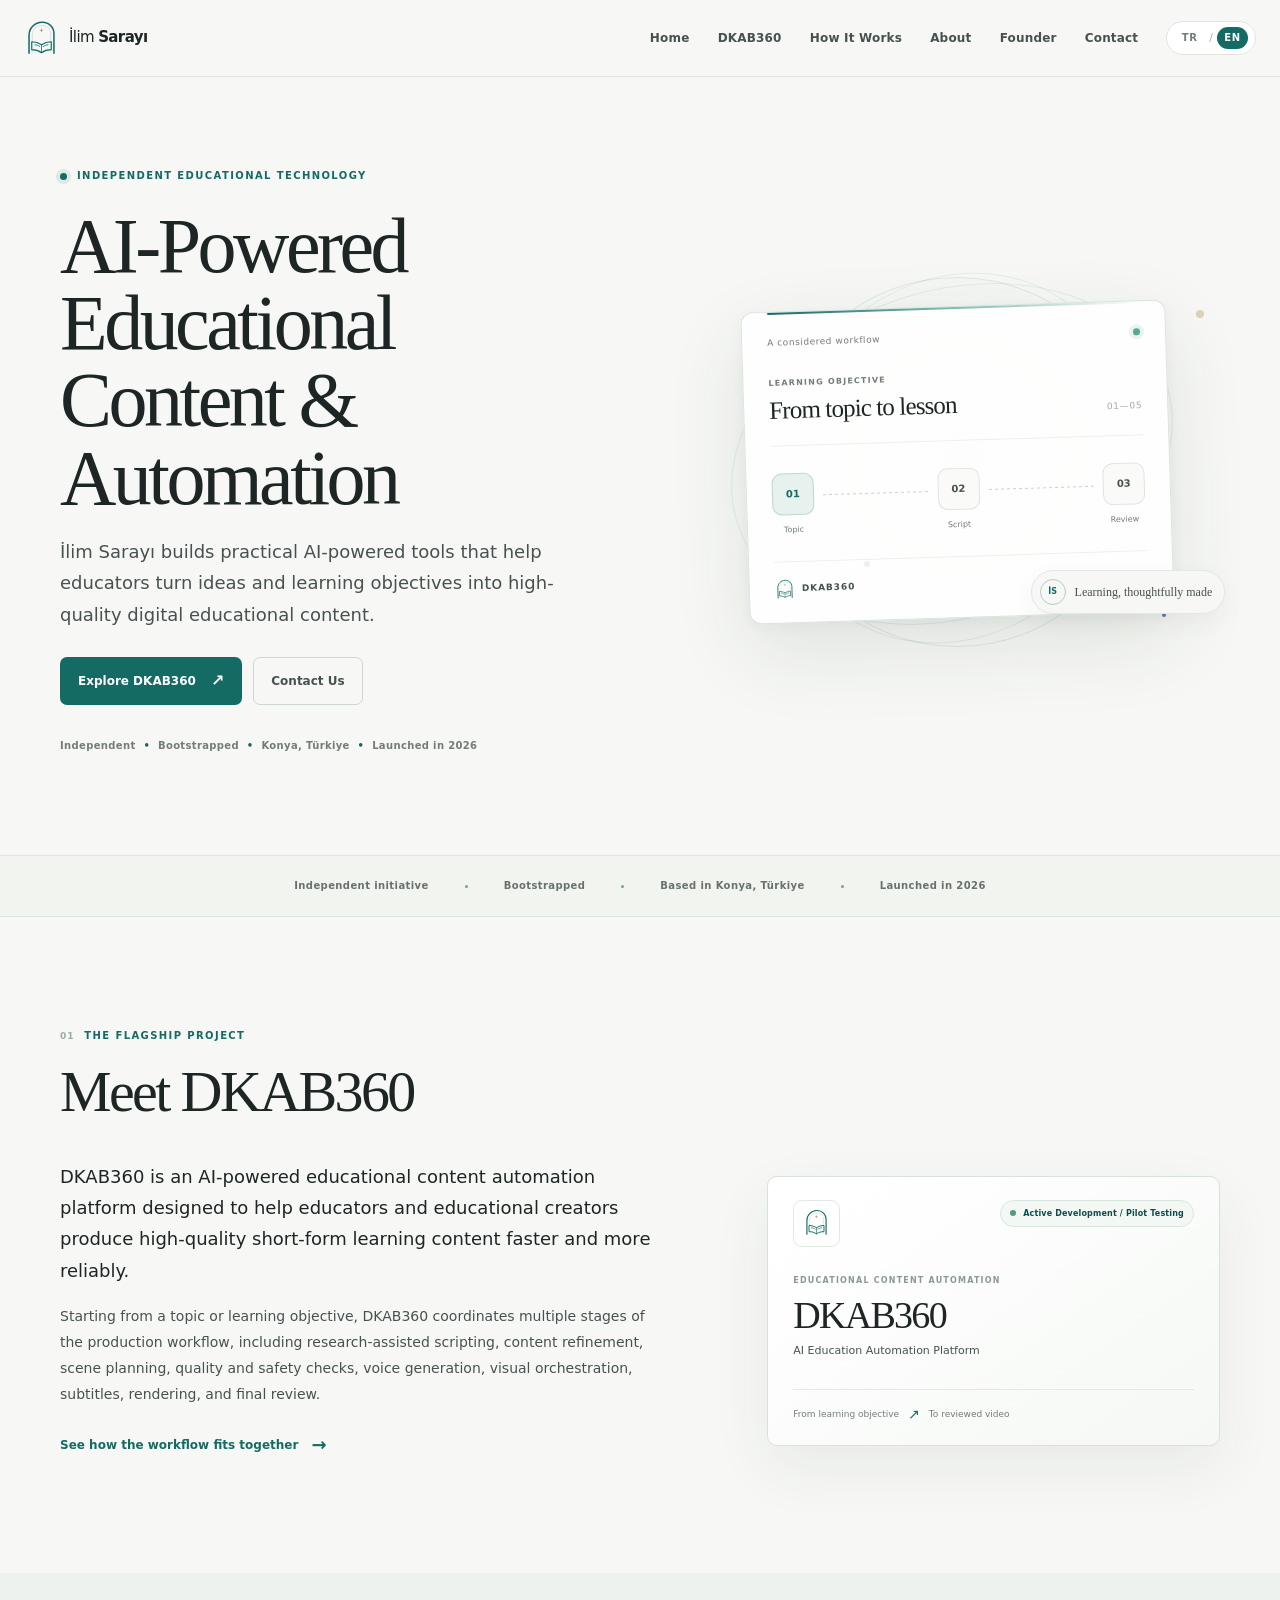
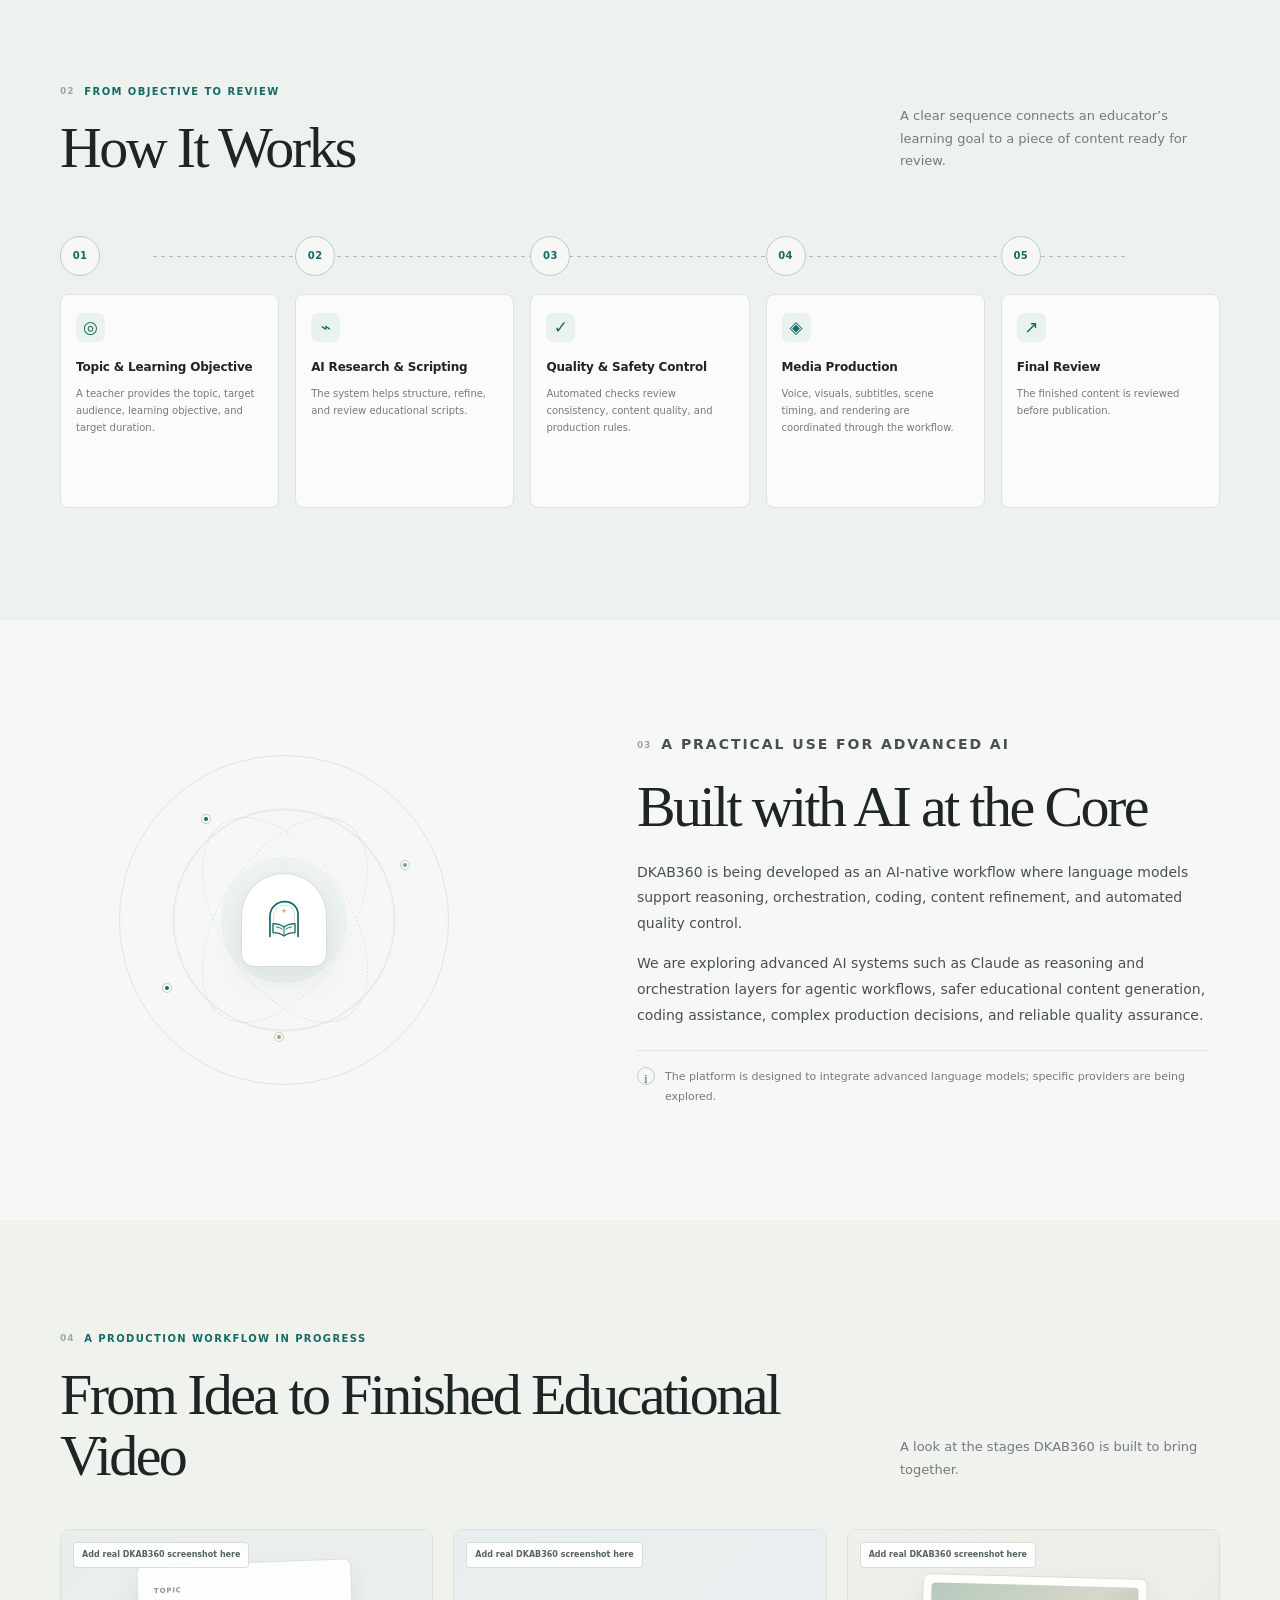
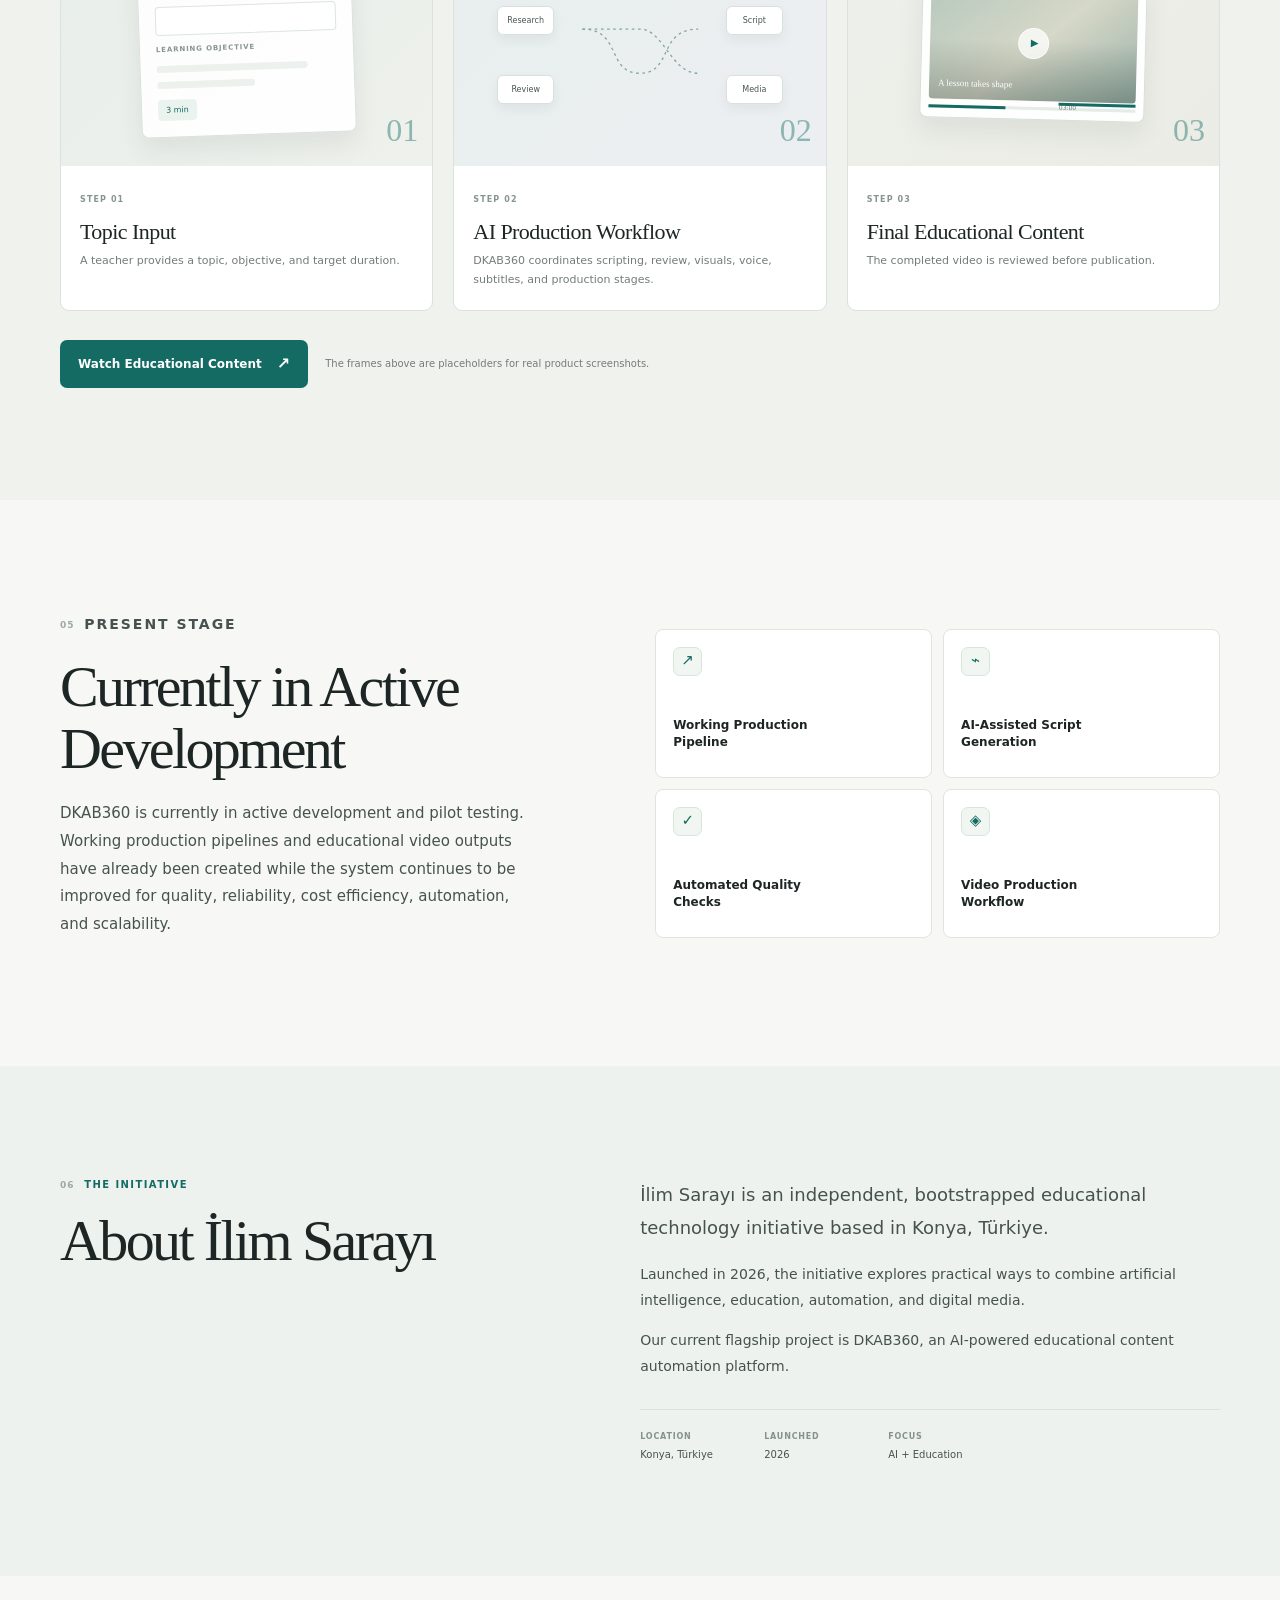
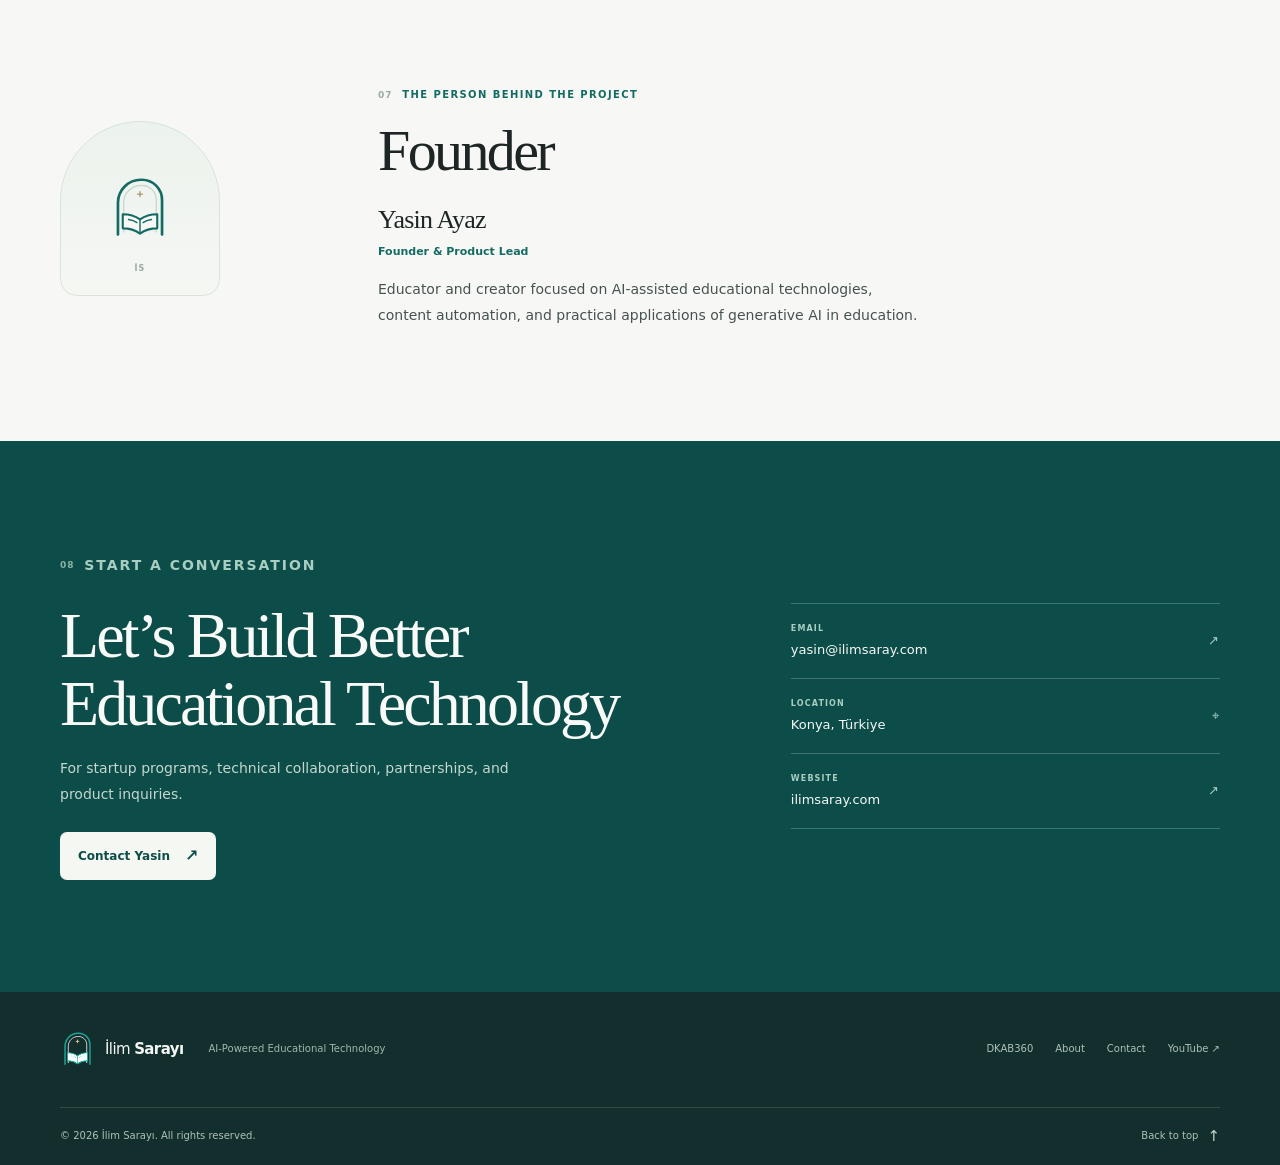
==== index.html @ 34dc6652 "Add İlim Sarayı website" ====
<!doctype html>
<html lang="en">
  <head>
    <meta charset="utf-8" />
    <meta name="viewport" content="width=device-width, initial-scale=1" />
    <meta name="theme-color" content="#f7f8f5" />
    <title>İlim Sarayı | AI-Powered Education &amp; DKAB360</title>
    <meta name="description" content="İlim Sarayı develops AI-powered educational technology. Meet DKAB360, an AI-assisted platform for creating, reviewing, and producing high-quality educational content." />
    <meta name="keywords" content="AI education, educational technology, EdTech, DKAB360, AI automation, educational content automation, artificial intelligence in education" />
    <meta name="robots" content="index, follow" />
    <link rel="canonical" href="https://ilimsaray.com/" />
    <link rel="icon" href="/brand-mark.svg" type="image/svg+xml" />
    <link rel="preload" href="/styles.css" as="style" />
    <link rel="stylesheet" href="/styles.css" />
    <meta property="og:type" content="website" />
    <meta property="og:site_name" content="İlim Sarayı" />
    <meta property="og:title" content="İlim Sarayı | AI-Powered Education &amp; DKAB360" />
    <meta property="og:description" content="İlim Sarayı develops AI-powered educational technology. Meet DKAB360, an AI-assisted platform for creating, reviewing, and producing high-quality educational content." />
    <meta property="og:url" content="https://ilimsaray.com/" />
    <meta property="og:image" content="https://ilimsaray.com/og-cover.svg" />
    <meta property="og:image:alt" content="İlim Sarayı — practical AI-powered tools for educational content." />
    <meta property="og:locale" content="en_US" />
    <meta property="og:locale:alternate" content="tr_TR" />
    <meta name="twitter:card" content="summary_large_image" />
    <meta name="twitter:title" content="İlim Sarayı | AI-Powered Education &amp; DKAB360" />
    <meta name="twitter:description" content="Meet DKAB360, an AI-assisted platform for creating, reviewing, and producing educational content." />
    <meta name="twitter:image" content="https://ilimsaray.com/og-cover.svg" />
    <script type="application/ld+json">
      {
        "@context": "https://schema.org",
        "@type": "WebSite",
        "name": "İlim Sarayı",
        "url": "https://ilimsaray.com/",
        "description": "Independent, bootstrapped educational technology initiative based in Konya, Türkiye.",
        "inLanguage": ["en", "tr"]
      }
    </script>
    <script src="/app.js" defer></script>
  </head>
  <body>
    <a class="skip-link" href="#main" data-i18n="skipLink">Skip to content</a>
    <header class="site-header">
      <div class="nav-shell">
        <a class="brand" href="#home" aria-label="İlim Sarayı home">
          <img src="/brand-mark.svg" width="38" height="42" alt="" />
          <span>İlim <strong>Sarayı</strong></span>
        </a>
        <nav class="desktop-nav" aria-label="Primary navigation">
          <a href="#home" data-i18n="navHome">Home</a>
          <a href="#dkab360" data-i18n="navProduct">DKAB360</a>
          <a href="#how-it-works" data-i18n="navWorkflow">How It Works</a>
          <a href="#about" data-i18n="navAbout">About</a>
          <a href="#founder" data-i18n="navFounder">Founder</a>
          <a href="#contact" data-i18n="navContact">Contact</a>
        </nav>
        <div class="nav-tools">
          <div class="language-switch" role="group" aria-label="Choose language">
            <button type="button" class="language-option" data-language="tr" aria-pressed="false" aria-label="Switch language to Turkish">TR</button>
            <span aria-hidden="true" class="language-divider">/</span>
            <button type="button" class="language-option is-active" data-language="en" aria-pressed="true" aria-label="Switch language to English">EN</button>
          </div>
          <details class="mobile-menu">
            <summary class="menu-trigger" aria-label="Open navigation menu">
              <span class="menu-lines" aria-hidden="true"><i></i><i></i></span>
              <span class="sr-only" data-i18n="menuLabel">Menu</span>
            </summary>
            <nav class="mobile-nav" aria-label="Mobile navigation">
              <a href="#home" data-i18n="navHome">Home</a>
              <a href="#dkab360" data-i18n="navProduct">DKAB360</a>
              <a href="#how-it-works" data-i18n="navWorkflow">How It Works</a>
              <a href="#about" data-i18n="navAbout">About</a>
              <a href="#founder" data-i18n="navFounder">Founder</a>
              <a href="#contact" data-i18n="navContact">Contact</a>
            </nav>
          </details>
        </div>
      </div>
    </header>

    <main id="main">
      <section class="hero section-shell" id="home" aria-labelledby="hero-title">
        <div class="hero-copy">
          <p class="eyebrow"><span class="eyebrow-mark" aria-hidden="true"></span><span data-i18n="heroEyebrow">Independent educational technology</span></p>
          <h1 id="hero-title" data-i18n="heroTitle">AI-Powered Educational Content &amp; Automation</h1>
          <p class="hero-intro" data-i18n="heroIntro">İlim Sarayı builds practical AI-powered tools that help educators turn ideas and learning objectives into high-quality digital educational content.</p>
          <div class="hero-actions">
            <a class="button button-primary" href="#dkab360"><span data-i18n="exploreDkab">Explore DKAB360</span><span class="button-arrow" aria-hidden="true">↗</span></a>
            <a class="button button-quiet" href="#contact" data-i18n="contactUs">Contact Us</a>
          </div>
          <p class="credibility-line" data-i18n="credibility">Independent <span aria-hidden="true">•</span> Bootstrapped <span aria-hidden="true">•</span> Konya, Türkiye <span aria-hidden="true">•</span> Launched in 2026</p>
        </div>
        <div class="hero-art" aria-label="Illustrative DKAB360 educational production workflow">
          <div class="art-halo art-halo-one" aria-hidden="true"></div>
          <div class="art-halo art-halo-two" aria-hidden="true"></div>
          <div class="workflow-window">
            <div class="window-topline">
              <span class="window-label" data-i18n="workflowPreview">A considered workflow</span>
              <span class="live-dot" aria-hidden="true"></span>
            </div>
            <div class="window-title-row">
              <div>
                <p class="mini-label" data-i18n="learningObjective">LEARNING OBJECTIVE</p>
                <p class="window-title" data-i18n="windowExample">From topic to lesson</p>
              </div>
              <span class="window-step-count">01—05</span>
            </div>
            <div class="flow-steps" aria-label="Topic, script, quality review, media, final review">
              <div class="flow-step is-current"><span class="flow-icon icon-topic" aria-hidden="true">01</span><span data-i18n="flowTopic">Topic</span></div>
              <span class="flow-connector" aria-hidden="true"></span>
              <div class="flow-step"><span class="flow-icon icon-script" aria-hidden="true">02</span><span data-i18n="flowScript">Script</span></div>
              <span class="flow-connector" aria-hidden="true"></span>
              <div class="flow-step"><span class="flow-icon icon-review" aria-hidden="true">03</span><span data-i18n="flowReview">Review</span></div>
            </div>
            <div class="window-footer">
              <div class="window-footer-mark"><img src="/brand-mark.svg" width="24" height="26" alt="" /><span>DKAB360</span></div>
              <span class="workflow-note" data-i18n="conceptIllustration">Workflow illustration</span>
            </div>
          </div>
          <div class="art-stamp"><span class="stamp-ring">İS</span><span data-i18n="heroStamp">Learning, thoughtfully made</span></div>
        </div>
      </section>

      <div class="trust-strip" aria-label="Initiative details">
        <div class="trust-strip-inner">
          <span data-i18n="trustOne">Independent initiative</span><span class="trust-dot" aria-hidden="true"></span>
          <span data-i18n="trustTwo">Bootstrapped</span><span class="trust-dot" aria-hidden="true"></span>
          <span data-i18n="trustThree">Based in Konya, Türkiye</span><span class="trust-dot" aria-hidden="true"></span>
          <span data-i18n="trustFour">Launched in 2026</span>
        </div>
      </div>

      <section class="content-section product-section section-shell" id="dkab360" aria-labelledby="product-heading">
        <div class="section-heading">
          <p class="eyebrow section-eyebrow"><span class="section-index">01</span><span data-i18n="productEyebrow">The flagship project</span></p>
          <h2 id="product-heading" data-i18n="productTitle">Meet DKAB360</h2>
        </div>
        <div class="product-layout">
          <div class="product-copy">
            <p class="lead-copy" data-i18n="productParaOne">DKAB360 is an AI-powered educational content automation platform designed to help educators and educational creators produce high-quality short-form learning content faster and more reliably.</p>
            <p data-i18n="productParaTwo">Starting from a topic or learning objective, DKAB360 coordinates multiple stages of the production workflow, including research-assisted scripting, content refinement, scene planning, quality and safety checks, voice generation, visual orchestration, subtitles, rendering, and final review.</p>
            <a class="text-link" href="#how-it-works"><span data-i18n="seeWorkflow">See how the workflow fits together</span><span aria-hidden="true">→</span></a>
          </div>
          <article class="product-card">
            <div class="product-card-top">
              <span class="product-mark"><img src="/brand-mark.svg" width="36" height="40" alt="" /></span>
              <span class="status-pill"><span aria-hidden="true"></span><span data-i18n="productStatus">Active Development / Pilot Testing</span></span>
            </div>
            <div class="product-card-body">
              <p class="mini-label" data-i18n="productType">EDUCATIONAL CONTENT AUTOMATION</p>
              <h3>DKAB360</h3>
              <p data-i18n="productCardName">AI Education Automation Platform</p>
            </div>
            <div class="product-card-bottom"><span data-i18n="fromObjective">From learning objective</span><span class="bottom-arrow" aria-hidden="true">↗</span><span data-i18n="toReviewedVideo">To reviewed video</span></div>
          </article>
        </div>
      </section>

      <section class="content-section workflow-section" id="how-it-works" aria-labelledby="workflow-heading">
        <div class="section-shell">
          <div class="section-heading section-heading-row">
            <div><p class="eyebrow section-eyebrow"><span class="section-index">02</span><span data-i18n="workflowEyebrow">From objective to review</span></p><h2 id="workflow-heading" data-i18n="workflowTitle">How It Works</h2></div>
            <p class="heading-aside" data-i18n="workflowIntro">A clear sequence connects an educator’s learning goal to a piece of content ready for review.</p>
          </div>
          <ol class="workflow-timeline">
            <li class="timeline-item"><span class="timeline-number">01</span><div class="timeline-card"><span class="timeline-symbol symbol-target" aria-hidden="true">◎</span><h3 data-i18n="step1Title">Topic &amp; Learning Objective</h3><p data-i18n="step1Body">A teacher provides the topic, target audience, learning objective, and target duration.</p></div></li>
            <li class="timeline-item"><span class="timeline-number">02</span><div class="timeline-card"><span class="timeline-symbol symbol-script" aria-hidden="true">⌁</span><h3 data-i18n="step2Title">AI Research &amp; Scripting</h3><p data-i18n="step2Body">The system helps structure, refine, and review educational scripts.</p></div></li>
            <li class="timeline-item"><span class="timeline-number">03</span><div class="timeline-card"><span class="timeline-symbol symbol-check" aria-hidden="true">✓</span><h3 data-i18n="step3Title">Quality &amp; Safety Control</h3><p data-i18n="step3Body">Automated checks review consistency, content quality, and production rules.</p></div></li>
            <li class="timeline-item"><span class="timeline-number">04</span><div class="timeline-card"><span class="timeline-symbol symbol-media" aria-hidden="true">◈</span><h3 data-i18n="step4Title">Media Production</h3><p data-i18n="step4Body">Voice, visuals, subtitles, scene timing, and rendering are coordinated through the workflow.</p></div></li>
            <li class="timeline-item"><span class="timeline-number">05</span><div class="timeline-card"><span class="timeline-symbol symbol-review" aria-hidden="true">↗</span><h3 data-i18n="step5Title">Final Review</h3><p data-i18n="step5Body">The finished content is reviewed before publication.</p></div></li>
          </ol>
        </div>
      </section>

      <section class="content-section ai-section section-shell" id="ai-at-core" aria-labelledby="ai-heading">
        <div class="ai-orbit" aria-hidden="true"><span></span><span></span><span></span><span></span><div class="orbit-core"><img src="/brand-mark.svg" width="44" height="48" alt="" /></div></div>
        <div class="ai-copy"><p class="eyebrow section-eyebrow"><span class="section-index">03</span><span data-i18n="aiEyebrow">A practical use for advanced AI</span></p><h2 id="ai-heading" data-i18n="aiTitle">Built with AI at the Core</h2><p class="lead-copy" data-i18n="aiParaOne">DKAB360 is being developed as an AI-native workflow where language models support reasoning, orchestration, coding, content refinement, and automated quality control.</p><p data-i18n="aiParaTwo">We are exploring advanced AI systems such as Claude as reasoning and orchestration layers for agentic workflows, safer educational content generation, coding assistance, complex production decisions, and reliable quality assurance.</p><p class="ai-note"><span class="note-mark" aria-hidden="true">i</span><span data-i18n="aiNote">The platform is designed to integrate advanced language models; specific providers are being explored.</span></p></div>
      </section>

      <section class="content-section proof-section" id="product-proof" aria-labelledby="proof-heading">
        <div class="section-shell">
          <div class="section-heading section-heading-row">
            <div><p class="eyebrow section-eyebrow"><span class="section-index">04</span><span data-i18n="proofEyebrow">A production workflow in progress</span></p><h2 id="proof-heading" data-i18n="proofTitle">From Idea to Finished Educational Video</h2></div>
            <p class="heading-aside" data-i18n="proofIntro">A look at the stages DKAB360 is built to bring together.</p>
          </div>
          <div class="proof-grid">
            <article class="proof-card">
              <div class="proof-art proof-art-input" role="img" aria-label="Add real DKAB360 screenshot here"><span class="proof-kicker" data-i18n="proofPlaceholder">Add real DKAB360 screenshot here</span><div class="mock-form"><span class="mock-label" data-i18n="mockTopicLabel">TOPIC</span><span class="mock-line mock-line-wide"></span><span class="mock-label" data-i18n="mockObjectiveLabel">LEARNING OBJECTIVE</span><span class="mock-line"></span><span class="mock-line mock-line-short"></span><span class="mock-chip" data-i18n="mockDuration">3 min</span></div><span class="proof-step-mark">01</span></div>
              <div class="proof-card-copy"><span class="card-overline" data-i18n="cardStepOne">STEP 01</span><h3 data-i18n="proof1Title">Topic Input</h3><p data-i18n="proof1Body">A teacher provides a topic, objective, and target duration.</p></div>
            </article>
            <article class="proof-card">
              <div class="proof-art proof-art-workflow" role="img" aria-label="Add real DKAB360 screenshot here"><span class="proof-kicker" data-i18n="proofPlaceholder">Add real DKAB360 screenshot here</span><div class="mock-flow"><span class="mock-node node-a" data-i18n="mockResearch">Research</span><span class="mock-node node-b" data-i18n="mockScript">Script</span><span class="mock-node node-c" data-i18n="mockReview">Review</span><span class="mock-node node-d" data-i18n="mockMedia">Media</span><svg viewBox="0 0 220 130" aria-hidden="true"><path d="M45 43 C90 43 72 93 110 93 S130 43 176 43" /><path d="M45 43 C70 43 83 43 110 43 S145 93 176 93" /></svg></div><span class="proof-step-mark">02</span></div>
              <div class="proof-card-copy"><span class="card-overline" data-i18n="cardStepTwo">STEP 02</span><h3 data-i18n="proof2Title">AI Production Workflow</h3><p data-i18n="proof2Body">DKAB360 coordinates scripting, review, visuals, voice, subtitles, and production stages.</p></div>
            </article>
            <article class="proof-card">
              <div class="proof-art proof-art-output" role="img" aria-label="Add real DKAB360 screenshot here"><span class="proof-kicker" data-i18n="proofPlaceholder">Add real DKAB360 screenshot here</span><div class="mock-video"><div class="video-surface"><span class="video-play" aria-hidden="true">▶</span><span class="video-caption" data-i18n="mockLesson">A lesson takes shape</span></div><div class="video-controls"><span></span><span class="video-time">03:00</span></div></div><span class="proof-step-mark">03</span></div>
              <div class="proof-card-copy"><span class="card-overline" data-i18n="cardStepThree">STEP 03</span><h3 data-i18n="proof3Title">Final Educational Content</h3><p data-i18n="proof3Body">The completed video is reviewed before publication.</p></div>
            </article>
          </div>
          <div class="proof-action"><a class="button button-primary" href="https://youtube.com/@yasinayazdkab" target="_blank" rel="noopener noreferrer"><span data-i18n="watchContent">Watch Educational Content</span><span class="button-arrow" aria-hidden="true">↗</span></a><p data-i18n="realExamplesNote">The frames above are placeholders for real product screenshots.</p></div>
        </div>
      </section>

      <section class="content-section stage-section section-shell" id="development" aria-labelledby="stage-heading">
        <div class="stage-intro"><p class="eyebrow section-eyebrow"><span class="section-index">05</span><span data-i18n="stageEyebrow">Present stage</span></p><h2 id="stage-heading" data-i18n="stageTitle">Currently in Active Development</h2><p class="lead-copy" data-i18n="stageBody">DKAB360 is currently in active development and pilot testing. Working production pipelines and educational video outputs have already been created while the system continues to be improved for quality, reliability, cost efficiency, automation, and scalability.</p></div>
        <div class="stage-cards">
          <article class="stage-card"><span class="stage-card-icon" aria-hidden="true">↗</span><h3 data-i18n="stage1">Working Production Pipeline</h3></article>
          <article class="stage-card"><span class="stage-card-icon" aria-hidden="true">⌁</span><h3 data-i18n="stage2">AI-Assisted Script Generation</h3></article>
          <article class="stage-card"><span class="stage-card-icon" aria-hidden="true">✓</span><h3 data-i18n="stage3">Automated Quality Checks</h3></article>
          <article class="stage-card"><span class="stage-card-icon" aria-hidden="true">◈</span><h3 data-i18n="stage4">Video Production Workflow</h3></article>
        </div>
      </section>

      <section class="content-section about-section" id="about" aria-labelledby="about-heading">
        <div class="section-shell about-layout">
          <div class="section-heading"><p class="eyebrow section-eyebrow"><span class="section-index">06</span><span data-i18n="aboutEyebrow">The initiative</span></p><h2 id="about-heading" data-i18n="aboutTitle">About İlim Sarayı</h2></div>
          <div class="about-copy"><p class="lead-copy" data-i18n="aboutParaOne">İlim Sarayı is an independent, bootstrapped educational technology initiative based in Konya, Türkiye.</p><p data-i18n="aboutParaTwo">Launched in 2026, the initiative explores practical ways to combine artificial intelligence, education, automation, and digital media.</p><p data-i18n="aboutParaThree">Our current flagship project is DKAB360, an AI-powered educational content automation platform.</p><div class="about-facts"><span><strong data-i18n="factLocation">Location</strong><span>Konya, Türkiye</span></span><span><strong data-i18n="factLaunched">Launched</strong><span>2026</span></span><span><strong data-i18n="factFocus">Focus</strong><span data-i18n="factFocusValue">AI + Education</span></span></div></div>
        </div>
      </section>

      <section class="content-section founder-section section-shell" id="founder" aria-labelledby="founder-heading">
        <div class="founder-mark" aria-hidden="true"><img src="/brand-mark.svg" width="66" height="72" alt="" /><span>İS</span></div>
        <div class="founder-copy"><p class="eyebrow section-eyebrow"><span class="section-index">07</span><span data-i18n="founderEyebrow">The person behind the project</span></p><h2 id="founder-heading" data-i18n="founderTitle">Founder</h2><p class="founder-name">Yasin Ayaz</p><p class="founder-role" data-i18n="founderRole">Founder &amp; Product Lead</p><p class="founder-bio" data-i18n="founderBio">Educator and creator focused on AI-assisted educational technologies, content automation, and practical applications of generative AI in education.</p></div>
      </section>

      <section class="content-section contact-section" id="contact" aria-labelledby="contact-heading">
        <div class="section-shell contact-layout">
          <div class="contact-copy"><p class="eyebrow section-eyebrow"><span class="section-index">08</span><span data-i18n="contactEyebrow">Start a conversation</span></p><h2 id="contact-heading" data-i18n="contactTitle">Let’s Build Better Educational Technology</h2><p data-i18n="contactBody">For startup programs, technical collaboration, partnerships, and product inquiries.</p><a class="button button-light" href="mailto:yasin@ilimsaray.com"><span data-i18n="contactYasin">Contact Yasin</span><span class="button-arrow" aria-hidden="true">↗</span></a></div>
          <div class="contact-details"><a href="mailto:yasin@ilimsaray.com" class="contact-detail"><span class="detail-label" data-i18n="emailLabel">EMAIL</span><span>yasin@ilimsaray.com</span><span class="detail-arrow" aria-hidden="true">↗</span></a><div class="contact-detail"><span class="detail-label" data-i18n="locationLabel">LOCATION</span><span data-i18n="locationValue">Konya, Türkiye</span><span class="detail-symbol" aria-hidden="true">⌖</span></div><a href="https://ilimsaray.com" target="_blank" rel="noopener noreferrer" class="contact-detail"><span class="detail-label" data-i18n="websiteLabel">WEBSITE</span><span>ilimsaray.com</span><span class="detail-arrow" aria-hidden="true">↗</span></a></div>
        </div>
      </section>
    </main>

    <footer class="site-footer">
      <div class="section-shell footer-main">
        <a class="brand footer-brand" href="#home"><img src="/brand-mark.svg" width="38" height="42" alt="" /><span>İlim <strong>Sarayı</strong></span></a>
        <p class="footer-tagline" data-i18n="footerTagline">AI-Powered Educational Technology</p>
        <nav class="footer-links" aria-label="Footer navigation"><a href="#dkab360" data-i18n="navProduct">DKAB360</a><a href="#about" data-i18n="navAbout">About</a><a href="#contact" data-i18n="navContact">Contact</a><a href="https://youtube.com/@yasinayazdkab" target="_blank" rel="noopener noreferrer" data-i18n="youtube">YouTube ↗</a></nav>
      </div>
      <div class="section-shell footer-bottom"><span data-i18n="copyright">© 2026 İlim Sarayı. All rights reserved.</span><a href="#home" class="back-to-top"><span data-i18n="backToTop">Back to top</span><span aria-hidden="true">↑</span></a></div>
    </footer>
  </body>
</html>
---- styles.css ----
:root {
  color-scheme: light;
  --paper: #f7f8f5;
  --paper-deep: #f0f2ee;
  --surface: #fff;
  --ink: #1d2625;
  --ink-soft: #465250;
  --muted: #737c79;
  --line: #dfe5e1;
  --line-strong: #cdd7d2;
  --teal: #146b64;
  --teal-dark: #0d4d49;
  --teal-soft: #e7f1ee;
  --blue: #637c9c;
  --sand: #ded2bb;
  --display: "Iowan Old Style", "Palatino Linotype", "Book Antiqua", Georgia, serif;
  --sans: Inter, ui-sans-serif, system-ui, -apple-system, BlinkMacSystemFont, "Segoe UI", sans-serif;
  --shell: min(1160px, calc(100% - 64px));
  font-family: var(--sans);
  background: var(--paper);
  color: var(--ink);
  font-synthesis: none;
  text-rendering: optimizeLegibility;
  -webkit-font-smoothing: antialiased;
  -moz-osx-font-smoothing: grayscale;
}

*, *::before, *::after { box-sizing: border-box; }
html { scroll-behavior: smooth; scroll-padding-top: 104px; }
body { margin: 0; min-width: 320px; background: var(--paper); color: var(--ink); font-size: 16px; line-height: 1.68; }
button, a { font: inherit; }
a { color: inherit; text-decoration: none; }
button { color: inherit; }
img, svg { display: block; }
::selection { color: #fff; background: var(--teal); }
:focus-visible { outline: 3px solid #579b93; outline-offset: 4px; border-radius: 4px; }
.skip-link { position: fixed; z-index: 100; top: 12px; left: 12px; padding: 10px 16px; transform: translateY(-160%); border-radius: 6px; background: var(--ink); color: #fff; transition: transform .18s ease; }
.skip-link:focus { transform: translateY(0); }
.sr-only { position: absolute; width: 1px; height: 1px; padding: 0; margin: -1px; overflow: hidden; clip: rect(0, 0, 0, 0); white-space: nowrap; border: 0; }
.section-shell { width: var(--shell); margin-inline: auto; }
.site-header { position: sticky; z-index: 20; top: 0; border-bottom: 1px solid rgb(213 221 216 / 75%); background: rgb(247 248 245 / 94%); backdrop-filter: blur(16px); }
.nav-shell { width: min(1320px, calc(100% - 48px)); min-height: 76px; margin: auto; display: flex; align-items: center; justify-content: space-between; gap: 28px; }
.brand { flex: 0 0 auto; display: inline-flex; align-items: center; gap: 10px; color: var(--ink); font-size: 15px; letter-spacing: -.04em; white-space: nowrap; }
.brand img { width: 35px; height: 39px; }
.brand strong { font-weight: 650; }
.desktop-nav { display: flex; align-items: center; gap: clamp(15px, 2.2vw, 30px); margin-left: auto; }
.desktop-nav a, .mobile-nav a { color: var(--ink-soft); font-size: 12px; font-weight: 550; letter-spacing: .015em; transition: color .18s ease; }
.desktop-nav a:hover, .mobile-nav a:hover { color: var(--teal); }
.nav-tools { display: flex; align-items: center; gap: 14px; }
.language-switch { display: inline-flex; align-items: center; gap: 4px; padding: 5px 7px; border: 1px solid var(--line); border-radius: 999px; background: var(--surface); }
.language-option { appearance: none; cursor: pointer; min-width: 31px; padding: 3px 6px; border: 0; border-radius: 999px; background: transparent; color: var(--muted); font-family: var(--sans); font-size: 10px; font-weight: 750; letter-spacing: .07em; transition: color .16s ease, background .16s ease; }
.language-option.is-active { background: var(--teal); color: #fff; }
.language-divider { color: #aab3af; font-size: 11px; }
.mobile-menu { display: none; position: relative; }
.menu-trigger { width: 39px; height: 39px; display: grid; place-items: center; list-style: none; cursor: pointer; border: 1px solid var(--line); border-radius: 50%; background: var(--surface); }
.menu-trigger::-webkit-details-marker { display: none; }
.menu-lines { width: 16px; display: grid; gap: 4px; }
.menu-lines i { height: 1.5px; width: 16px; border-radius: 2px; background: var(--ink); transition: transform .2s ease; }
.mobile-menu[open] .menu-lines i:first-child { transform: translateY(2.75px) rotate(45deg); }
.mobile-menu[open] .menu-lines i:last-child { transform: translateY(-2.75px) rotate(-45deg); }
.mobile-nav { position: absolute; top: 52px; right: 0; min-width: 220px; display: grid; gap: 2px; padding: 10px; border: 1px solid var(--line); border-radius: 12px; background: var(--surface); box-shadow: 0 16px 36px rgb(24 44 39 / 12%); }
.mobile-nav a { padding: 11px 12px; border-radius: 7px; font-size: 13px; }
.mobile-nav a:hover { background: var(--teal-soft); }
.hero { min-height: 604px; padding-block: 78px 86px; display: grid; grid-template-columns: minmax(0, 1.03fr) minmax(390px, .97fr); align-items: center; gap: clamp(35px, 6vw, 90px); }
.hero-copy { position: relative; z-index: 1; padding-block: 14px; }
.eyebrow { display: flex; align-items: center; gap: 10px; margin: 0; color: var(--teal); font-size: 10px; font-weight: 750; letter-spacing: .14em; line-height: 1.4; text-transform: uppercase; }
.eyebrow-mark { width: 7px; height: 7px; border-radius: 50%; background: var(--teal); box-shadow: 0 0 0 4px rgb(20 107 100 / 11%); }
h1, h2, h3, p { margin-top: 0; }
h1, h2 { font-family: var(--display); font-weight: 500; letter-spacing: -.045em; }
h1 { max-width: 650px; margin: 24px 0 20px; font-size: clamp(49px, 6.1vw, 78px); line-height: .99; }
.hero-intro { max-width: 540px; margin-bottom: 27px; color: var(--ink-soft); font-size: clamp(16px, 1.45vw, 18px); line-height: 1.75; }
.hero-actions { display: flex; align-items: center; flex-wrap: wrap; gap: 11px; }
.button { min-height: 48px; display: inline-flex; align-items: center; justify-content: center; gap: 15px; padding: 0 17px; border: 1px solid transparent; border-radius: 7px; font-size: 12px; font-weight: 650; transition: transform .18s ease, background .18s ease, border-color .18s ease, color .18s ease; }
.button:hover { transform: translateY(-2px); }
.button-primary { background: var(--teal); color: #fff; }
.button-primary:hover { background: var(--teal-dark); }
.button-quiet { border-color: var(--line-strong); color: var(--ink-soft); background: transparent; }
.button-quiet:hover { border-color: var(--teal); color: var(--teal); }
.button-arrow { font-size: 16px; line-height: 1; }
.credibility-line { margin: 33px 0 0; color: var(--muted); font-size: 10px; font-weight: 550; letter-spacing: .035em; }
.credibility-line span { margin-inline: 4px; color: var(--teal); }
.hero-art { min-height: 400px; position: relative; display: grid; place-items: center; isolation: isolate; }
.hero-art::before { position: absolute; z-index: -1; content: ""; width: 370px; height: 370px; border: 1px solid rgb(20 107 100 / 11%); border-radius: 50%; background: radial-gradient(circle at 52% 48%, rgb(222 232 222 / 61%), rgb(239 242 237 / 5%) 67%); }
.hero-art::after { position: absolute; z-index: -1; top: 12%; right: 3%; content: ""; width: 8px; height: 8px; border-radius: 50%; background: var(--sand); box-shadow: -333px 250px 0 -1px var(--teal), -36px 301px 0 -2px var(--blue); }
.art-halo { position: absolute; z-index: -1; border: 1px solid rgb(20 107 100 / 9%); border-radius: 50%; }
.art-halo-one { inset: 7% 8% 11% 6%; transform: rotate(-18deg); }
.art-halo-two { inset: 1% 18% 3% 17%; transform: rotate(35deg); }
.workflow-window { width: min(100%, 425px); position: relative; padding: 23px 25px 17px; border: 1px solid #dbe4df; border-radius: 12px; background: rgb(255 255 255 / 91%); box-shadow: 0 28px 80px rgb(33 54 47 / 11%), 0 4px 13px rgb(33 54 47 / 4%); transform: rotate(-1.8deg); }
.workflow-window::before { position: absolute; top: 0; left: 26px; right: 26px; height: 2px; content: ""; background: linear-gradient(90deg, var(--teal), #99c9bd 60%, transparent); }
.window-topline, .window-title-row, .window-footer { display: flex; align-items: center; justify-content: space-between; }
.window-label, .workflow-note { color: var(--muted); font-size: 9px; letter-spacing: .06em; }
.live-dot { width: 7px; height: 7px; border-radius: 50%; background: #57a897; box-shadow: 0 0 0 4px #e9f3ef; }
.window-title-row { align-items: end; margin-top: 26px; padding-bottom: 21px; border-bottom: 1px solid #edf0ed; }
.mini-label { margin: 0 0 6px; color: var(--muted); font-size: 8px; font-weight: 750; letter-spacing: .15em; }
.window-title { margin: 0; font-family: var(--display); font-size: 25px; line-height: 1.15; letter-spacing: -.035em; }
.window-step-count { color: #a2aba7; font-size: 9px; letter-spacing: .08em; }
.flow-steps { display: flex; align-items: center; gap: 9px; padding-block: 27px 24px; }
.flow-step { display: grid; justify-items: center; gap: 8px; color: var(--muted); font-size: 8px; }
.flow-icon { width: 42px; height: 42px; display: grid; place-items: center; border: 1px solid var(--line); border-radius: 10px; background: #fafbf9; color: var(--ink-soft); font-size: 10px; font-weight: 700; }
.flow-step.is-current .flow-icon { border-color: #bdd7d0; background: var(--teal-soft); color: var(--teal); }
.flow-connector { height: 1px; flex: 1; margin-bottom: 19px; background: repeating-linear-gradient(90deg, #c8d4ce 0 3px, transparent 3px 6px); }
.window-footer { min-height: 44px; padding-top: 11px; border-top: 1px solid #edf0ed; }
.window-footer-mark { display: inline-flex; align-items: center; gap: 7px; color: var(--ink-soft); font-size: 9px; font-weight: 750; letter-spacing: .1em; }
.window-footer-mark img { width: 20px; height: 22px; }
.art-stamp { position: absolute; right: -1%; bottom: 12%; display: flex; align-items: center; gap: 9px; padding: 8px 12px 8px 8px; border: 1px solid #e2e8e3; border-radius: 999px; background: var(--paper); color: var(--ink-soft); font-family: var(--display); font-size: 12px; box-shadow: 0 9px 24px rgb(33 54 47 / 5%); }
.stamp-ring { width: 26px; height: 26px; display: grid; place-items: center; border: 1px solid #b7cbc2; border-radius: 50%; color: var(--teal); font-family: var(--sans); font-size: 8px; font-weight: 800; }
.trust-strip { border-block: 1px solid var(--line); background: #f2f4f0; }
.trust-strip-inner { width: var(--shell); min-height: 60px; display: flex; flex-wrap: wrap; align-items: center; justify-content: center; gap: clamp(14px, 3vw, 36px); margin: auto; color: #67716e; font-size: 10px; font-weight: 650; letter-spacing: .04em; }
.trust-dot { width: 3px; height: 3px; border-radius: 50%; background: #70a29a; }
.content-section { padding-block: 112px; scroll-margin-top: 90px; }
.section-heading { max-width: 640px; }
.section-eyebrow { margin-bottom: 18px; }
.section-index { color: #9baaa4; font-size: 9px; letter-spacing: .1em; }
h2 { margin-bottom: 0; font-size: clamp(38px, 4.6vw, 58px); line-height: 1.06; }
.product-layout { display: grid; grid-template-columns: 1.02fr .78fr; align-items: center; gap: clamp(55px, 9vw, 130px); margin-top: 38px; }
.product-copy { max-width: 640px; }
.product-copy p, .about-copy p, .ai-copy > p, .contact-copy > p, .stage-intro > p, .founder-bio { color: var(--ink-soft); font-size: 14px; line-height: 1.85; }
.product-copy .lead-copy, .lead-copy { color: var(--ink); font-size: 18px; line-height: 1.74; }
.text-link { display: inline-flex; align-items: center; gap: 13px; margin-top: 9px; color: var(--teal); font-size: 12px; font-weight: 700; }
.text-link span:last-child { font-size: 18px; transition: transform .18s ease; }
.text-link:hover span:last-child { transform: translateX(4px); }
.product-card { overflow: hidden; min-height: 270px; padding: 23px 25px 16px; border: 1px solid #d8e2dc; border-radius: 10px; background: linear-gradient(145deg, #fff 10%, #f5f8f5 100%); box-shadow: 0 22px 60px rgb(37 62 53 / 7%); }
.product-card-top { display: flex; align-items: flex-start; justify-content: space-between; gap: 12px; }
.product-mark { width: 47px; height: 47px; display: grid; place-items: center; border: 1px solid #e2e9e4; border-radius: 9px; background: white; }
.product-mark img { width: 27px; height: 30px; }
.status-pill { display: inline-flex; align-items: center; gap: 7px; padding: 6px 9px; border: 1px solid #d7e6df; border-radius: 999px; background: #f3f8f5; color: var(--teal-dark); font-size: 8px; font-weight: 700; letter-spacing: .02em; }
.status-pill > span:first-child { width: 6px; height: 6px; border-radius: 50%; background: #4f9b85; }
.product-card-body { padding: 27px 0 29px; }
.product-card-body .mini-label { color: #8b9993; }
.product-card-body h3 { margin: 2px 0 0; font-family: var(--display); font-size: 38px; font-weight: 500; letter-spacing: -.045em; line-height: 1.2; }
.product-card-body > p:last-child { margin: 3px 0 0; color: var(--ink-soft); font-size: 11px; }
.product-card-bottom { display: flex; align-items: center; gap: 9px; padding-top: 13px; border-top: 1px solid #e3e9e5; color: var(--muted); font-size: 9px; }
.bottom-arrow { color: var(--teal); font-size: 14px; }
.workflow-section { background: #eef2ee; }
.section-heading-row { max-width: none; display: flex; align-items: end; justify-content: space-between; gap: 35px; }
.heading-aside { max-width: 320px; margin: 0 0 5px; color: var(--muted); font-size: 13px; line-height: 1.75; }
.workflow-timeline { position: relative; display: grid; grid-template-columns: repeat(5, minmax(0, 1fr)); gap: 16px; margin: 58px 0 0; padding: 0; list-style: none; }
.workflow-timeline::before { position: absolute; top: 20px; left: 8%; right: 8%; height: 1px; content: ""; background: repeating-linear-gradient(90deg, #a9beb5 0 4px, transparent 4px 8px); }
.timeline-item { position: relative; z-index: 1; min-width: 0; }
.timeline-number { width: 40px; height: 40px; display: grid; place-items: center; margin-bottom: 18px; border: 1px solid #b9cec5; border-radius: 50%; background: #f7f8f5; color: var(--teal); font-size: 10px; font-weight: 750; letter-spacing: .04em; }
.timeline-card { min-height: 214px; padding: 18px 15px; border: 1px solid #dce4df; border-radius: 8px; background: rgb(255 255 255 / 72%); }
.timeline-symbol { width: 29px; height: 29px; display: grid; place-items: center; margin-bottom: 16px; border-radius: 7px; background: #eaf2ed; color: var(--teal); font-size: 17px; }
.timeline-card h3 { margin-bottom: 9px; font-size: 12px; font-weight: 680; line-height: 1.5; letter-spacing: -.015em; }
.timeline-card p { margin: 0; color: var(--muted); font-size: 10px; line-height: 1.7; }
.ai-section { display: grid; grid-template-columns: .77fr 1fr; align-items: center; gap: clamp(54px, 10vw, 140px); }
.ai-orbit { width: min(100%, 330px); aspect-ratio: 1; position: relative; display: grid; place-items: center; margin-inline: auto; border: 1px solid #dce5df; border-radius: 50%; background: radial-gradient(circle at center, #edf3ee 0 27%, transparent 27.5%), repeating-radial-gradient(circle at center, transparent 0 42px, #e6ece7 43px 44px, transparent 45px 67px); }
.ai-orbit::before, .ai-orbit::after { position: absolute; content: ""; inset: 15%; border: 1px dashed #cfdcd5; border-radius: 50%; transform: rotate(33deg) scaleX(.56); }
.ai-orbit::after { transform: rotate(-33deg) scaleX(.56); }
.orbit-core { width: 86px; height: 94px; z-index: 1; display: grid; place-items: center; border: 1px solid #d2e0d9; border-radius: 43px 43px 13px 13px; background: #fff; box-shadow: 0 12px 30px rgb(29 67 56 / 9%); }
.orbit-core img { width: 40px; height: 44px; }
.ai-orbit > span { width: 8px; height: 8px; position: absolute; z-index: 2; border: 2px solid var(--paper); border-radius: 50%; background: var(--teal); box-shadow: 0 0 0 1px #bdd3c9; }
.ai-orbit > span:nth-child(1) { top: 18%; left: 25%; }
.ai-orbit > span:nth-child(2) { top: 32%; right: 12%; background: #8397b1; }
.ai-orbit > span:nth-child(3) { bottom: 13%; left: 47%; background: #b59d75; }
.ai-orbit > span:nth-child(4) { bottom: 28%; left: 13%; }
.ai-copy { max-width: 570px; }
.ai-copy h2 { margin-bottom: 22px; }
.ai-copy .lead-copy { margin-bottom: 14px; }
.ai-note { display: flex; align-items: flex-start; gap: 10px; margin: 21px 0 0; padding-top: 16px; border-top: 1px solid var(--line); color: var(--muted) !important; font-size: 11px !important; }
.note-mark { width: 18px; height: 18px; flex: 0 0 18px; display: grid; place-items: center; border: 1px solid #bfd0c7; border-radius: 50%; color: var(--teal); font-family: var(--display); font-size: 12px; }
.proof-section { background: #f0f2ee; }
.proof-grid { display: grid; grid-template-columns: repeat(3, minmax(0, 1fr)); gap: 20px; margin-top: 43px; }
.proof-card { overflow: hidden; border: 1px solid #dbe2dd; border-radius: 9px; background: #fff; }
.proof-art { height: 236px; position: relative; display: grid; place-items: center; overflow: hidden; background: #e9efea; }
.proof-art::before { position: absolute; inset: 0; content: ""; background-image: radial-gradient(#c4d2ca .7px, transparent .7px); background-size: 14px 14px; opacity: .72; }
.proof-art-input { background: linear-gradient(135deg, #e8eeea, #eef1ec); }
.proof-art-workflow { background: linear-gradient(135deg, #e8eeed, #eceff2); }
.proof-art-output { background: linear-gradient(135deg, #eef0eb, #ebece5); }
.proof-kicker { position: absolute; z-index: 3; top: 12px; left: 12px; padding: 5px 8px; border: 1px solid rgb(210 220 214 / 90%); border-radius: 4px; background: rgb(255 255 255 / 88%); color: #56635e; font-size: 8px; font-weight: 650; }
.proof-step-mark { position: absolute; right: 14px; bottom: 9px; color: rgb(20 107 100 / 44%); font-family: var(--display); font-size: 32px; }
.mock-form { width: 58%; min-width: 170px; position: relative; display: grid; gap: 9px; padding: 20px 16px 16px; border: 1px solid #d8e2dc; border-radius: 7px; background: rgb(255 255 255 / 91%); box-shadow: 0 12px 25px rgb(38 56 47 / 8%); transform: rotate(-2deg); }
.mock-label { color: #89958f; font-size: 7px; font-weight: 750; letter-spacing: .12em; }
.mock-line { width: 83%; height: 7px; border-radius: 4px; background: #edf1ed; }
.mock-line-wide { width: 100%; height: 29px; border: 1px solid #dce5df; background: #fff; }
.mock-line-short { width: 54%; }
.mock-chip { width: max-content; margin-top: 2px; padding: 4px 8px; border-radius: 4px; background: #eaf3ee; color: var(--teal); font-size: 8px; }
.mock-flow { width: 78%; height: 115px; position: relative; }
.mock-flow svg { width: 100%; height: 100%; position: absolute; inset: 0; overflow: visible; }
.mock-flow path { fill: none; stroke: #85a89a; stroke-width: 1.5; stroke-dasharray: 3 4; }
.mock-node { position: absolute; z-index: 1; min-width: 57px; padding: 7px 8px; border: 1px solid #d7e2dc; border-radius: 6px; background: #fff; color: #495650; text-align: center; font-size: 8px; box-shadow: 0 5px 12px rgb(38 56 47 / 6%); }
.node-a { top: 15px; left: 2px; }.node-b { top: 15px; right: 2px; }.node-c { bottom: 2px; left: 2px; }.node-d { bottom: 2px; right: 2px; }
.mock-video { width: 65%; max-width: 225px; position: relative; padding: 8px 8px 18px; border: 1px solid #d7dfd8; border-radius: 7px; background: rgb(255 255 255 / 92%); box-shadow: 0 13px 26px rgb(38 56 47 / 8%); transform: rotate(1.5deg); }
.video-surface { aspect-ratio: 16/9; display: grid; place-items: center; position: relative; overflow: hidden; border-radius: 4px; background: linear-gradient(140deg, #b6c8be, #d6d8c8 52%, #9cb2a9); }
.video-surface::before { position: absolute; inset: 0; content: ""; background: linear-gradient(180deg, transparent 48%, rgb(24 44 37 / 27%)); }
.video-play { width: 31px; height: 31px; z-index: 1; display: grid; place-items: center; padding-left: 2px; border: 1px solid rgb(255 255 255 / 70%); border-radius: 50%; background: rgb(255 255 255 / 75%); color: var(--teal); font-size: 10px; }
.video-caption { position: absolute; z-index: 1; bottom: 8px; left: 9px; color: #fff; font-family: var(--display); font-size: 9px; }
.video-controls { height: 3px; position: absolute; right: 8px; bottom: 9px; left: 8px; display: flex; align-items: center; background: #e5ebe6; }
.video-controls > span { width: 37%; height: 3px; background: var(--teal); }
.video-time { position: absolute; right: 0; bottom: 5px; color: #74807a; font-size: 6px; }
.proof-card-copy { padding: 18px 19px 21px; }
.card-overline { color: #87958f; font-size: 8px; font-weight: 750; letter-spacing: .14em; }
.proof-card-copy h3 { margin: 7px 0 6px; font-family: var(--display); font-size: 22px; font-weight: 500; letter-spacing: -.025em; line-height: 1.25; }
.proof-card-copy p { margin: 0; color: var(--muted); font-size: 11px; line-height: 1.7; }
.proof-action { display: flex; align-items: center; flex-wrap: wrap; gap: 17px; margin-top: 29px; }
.proof-action > p { margin: 0; color: var(--muted); font-size: 10px; }
.stage-section { display: grid; grid-template-columns: .85fr 1fr; align-items: center; gap: clamp(55px, 9vw, 120px); }
.stage-intro { max-width: 510px; }
.stage-intro h2 { margin-bottom: 21px; }
.stage-intro .lead-copy { font-size: 15px; }
.stage-cards { display: grid; grid-template-columns: repeat(2, minmax(0, 1fr)); gap: 11px; }
.stage-card { min-height: 149px; display: flex; flex-direction: column; align-items: flex-start; justify-content: space-between; padding: 17px; border: 1px solid var(--line); border-radius: 8px; background: #fff; }
.stage-card-icon { width: 29px; height: 29px; display: grid; place-items: center; border: 1px solid #d7e5dd; border-radius: 7px; background: #f1f6f2; color: var(--teal); font-size: 15px; }
.stage-card h3 { max-width: 170px; margin: 18px 0 8px; font-size: 12px; font-weight: 650; line-height: 1.45; }
.stage-card-status { color: var(--muted); font-size: 9px; }
.about-section { background: #eef2ee; }
.about-layout { display: grid; grid-template-columns: .78fr 1fr; align-items: start; gap: clamp(55px, 10vw, 150px); }
.about-copy { max-width: 620px; }
.about-copy .lead-copy { font-size: 18px; }
.about-facts { display: flex; flex-wrap: wrap; gap: 12px; margin-top: 29px; padding-top: 20px; border-top: 1px solid #d9e2dc; }
.about-facts > span { min-width: 112px; display: grid; gap: 4px; color: var(--ink-soft); font-size: 10px; }
.about-facts strong { color: #85928c; font-size: 8px; font-weight: 750; letter-spacing: .1em; text-transform: uppercase; }
.founder-section { display: grid; grid-template-columns: 190px 1fr; align-items: center; gap: clamp(48px, 10vw, 135px); }
.founder-mark { width: 160px; height: 175px; position: relative; display: grid; place-items: center; border: 1px solid #d9e3dc; border-radius: 86px 86px 18px 18px; background: linear-gradient(180deg, #ecf2ed, #f5f7f3); }
.founder-mark img { width: 62px; height: 69px; }
.founder-mark > span { position: absolute; bottom: 19px; color: #9aa9a1; font-size: 8px; font-weight: 800; letter-spacing: .15em; }
.founder-copy { max-width: 660px; }
.founder-copy h2 { margin-bottom: 16px; }
.founder-name { margin: 0; font-family: var(--display); font-size: 26px; letter-spacing: -.03em; }
.founder-role { margin: 2px 0 15px; color: var(--teal); font-size: 11px; font-weight: 700; }
.founder-bio { max-width: 550px; margin-bottom: 0; }
.contact-section { background: var(--teal-dark); color: #f8faf7; }
.contact-layout { display: grid; grid-template-columns: 1.1fr .8fr; align-items: center; gap: clamp(55px, 11vw, 165px); }
.contact-copy { max-width: 600px; }
.contact-section .section-eyebrow { color: #a8cec1; }
.contact-section .section-index { color: #8ab2a4; }
.contact-copy h2 { margin: 18px 0 18px; font-size: clamp(42px, 5vw, 64px); }
.contact-copy > p { max-width: 460px; margin-bottom: 24px; color: #c5d7ce; }
.button-light { background: #f4f7f2; color: var(--teal-dark); }
.button-light:hover { background: #dcebe2; }
.contact-details { border-top: 1px solid rgb(221 239 229 / 24%); }
.contact-detail { min-height: 75px; position: relative; display: grid; align-content: center; gap: 4px; padding: 12px 28px 12px 0; border-bottom: 1px solid rgb(221 239 229 / 24%); color: #f7f9f6; font-size: 13px; }
.detail-label { color: #a8cec1; font-size: 8px; font-weight: 750; letter-spacing: .14em; }
.detail-arrow, .detail-symbol { position: absolute; right: 1px; top: 50%; color: #a8cec1; transform: translateY(-50%); }
.contact-detail:hover > span:nth-child(2) { color: #c9e3d7; }
.site-footer { background: #132f2d; color: #f3f7f3; }
.footer-main { min-height: 116px; display: flex; align-items: center; gap: 25px; border-bottom: 1px solid rgb(217 234 224 / 15%); }
.footer-brand { color: #f3f7f3; }
.footer-brand img { filter: brightness(1.5); }
.footer-tagline { margin: 0 auto 0 0; color: #9db9ad; font-size: 10px; }
.footer-links { display: flex; flex-wrap: wrap; gap: 22px; }
.footer-links a, .footer-bottom { color: #adc2b8; font-size: 10px; }
.footer-links a:hover, .back-to-top:hover { color: #fff; }
.footer-bottom { min-height: 57px; display: flex; align-items: center; justify-content: space-between; gap: 18px; }
.back-to-top { display: inline-flex; align-items: center; gap: 9px; }
.back-to-top span:last-child { color: #c3d5cb; font-size: 15px; }

@media (min-width: 1500px) { :root { --shell: min(1200px, calc(100% - 80px)); } }
@media (max-width: 1000px) {
  :root { --shell: min(100% - 48px, 850px); }
  .nav-shell { width: calc(100% - 40px); gap: 16px; }
  .desktop-nav { gap: 13px; }
  .desktop-nav a { font-size: 10px; }
  .hero { grid-template-columns: 1fr .88fr; gap: 22px; }
  .hero-art { min-height: 340px; }
  .workflow-window { padding-inline: 19px; }
  .art-stamp { right: -4%; }
  .workflow-timeline { gap: 9px; }
  .timeline-card { padding-inline: 11px; }
  .timeline-card h3 { font-size: 11px; }
  .proof-art { height: 205px; }
  .stage-section { gap: 42px; }
}
@media (max-width: 820px) {
  :root { --shell: min(100% - 42px, 680px); }
  .nav-shell { min-height: 68px; }
  .desktop-nav { display: none; }
  .mobile-menu { display: block; }
  .hero { min-height: 0; grid-template-columns: 1fr; padding-block: 70px 64px; }
  .hero-copy { max-width: 640px; }
  .hero-art { width: min(100%, 540px); min-height: 395px; margin: 0 auto; }
  .hero-art::before { width: 345px; height: 345px; }
  .art-stamp { right: 0; bottom: 9%; }
  .product-layout { grid-template-columns: 1fr .8fr; gap: 38px; }
  .workflow-timeline { grid-template-columns: repeat(2, minmax(0, 1fr)); gap: 24px 16px; margin-top: 43px; }
  .workflow-timeline::before { display: none; }
  .timeline-item:last-child { grid-column: 1 / -1; }
  .timeline-item:last-child .timeline-card { min-height: 0; }
  .timeline-number { margin-bottom: 11px; }
  .timeline-card { min-height: 184px; }
  .ai-section { grid-template-columns: .8fr 1fr; gap: 40px; }
  .ai-orbit { width: 100%; max-width: 270px; }
  .section-heading-row { align-items: flex-start; }
  .heading-aside { max-width: 245px; }
  .proof-grid { gap: 12px; }
  .proof-art { height: 175px; }
  .proof-card-copy { padding: 15px; }
  .proof-card-copy h3 { font-size: 19px; }
  .mock-node { min-width: 47px; padding: 6px 5px; font-size: 7px; }
  .stage-section { grid-template-columns: 1fr; }
  .stage-intro { max-width: 630px; }
  .stage-cards { max-width: 650px; }
  .about-layout { gap: 46px; }
  .founder-section { grid-template-columns: 145px 1fr; gap: 42px; }
  .founder-mark { width: 138px; height: 153px; }
  .contact-layout { gap: 55px; }
  .footer-main { flex-wrap: wrap; gap: 11px 18px; padding-block: 22px; }
  .footer-tagline { margin-right: auto; }
  .footer-links { width: 100%; padding-bottom: 6px; }
}
@media (max-width: 600px) {
  :root { --shell: calc(100% - 38px); }
  body { font-size: 15px; }
  html { scroll-padding-top: 82px; }
  .nav-shell { width: calc(100% - 28px); min-height: 63px; gap: 8px; }
  .brand { gap: 7px; font-size: 14px; }
  .brand img { width: 31px; height: 35px; }
  .nav-tools { gap: 8px; }
  .language-switch { gap: 2px; padding: 4px; }
  .language-option { min-width: 27px; font-size: 9px; }
  .menu-trigger { width: 35px; height: 35px; }
  .mobile-nav { top: 46px; }
  .hero { padding-block: 52px 47px; gap: 22px; }
  .eyebrow { font-size: 9px; letter-spacing: .12em; }
  h1 { margin-block: 21px 17px; font-size: clamp(42px, 12vw, 57px); line-height: 1.01; }
  .hero-intro { font-size: 15px; line-height: 1.7; }
  .button { min-height: 45px; padding-inline: 14px; font-size: 11px; }
  .credibility-line { max-width: 320px; margin-top: 24px; font-size: 9px; line-height: 1.8; }
  .hero-art { min-height: 310px; }
  .hero-art::before { width: 275px; height: 275px; }
  .workflow-window { width: min(100%, 370px); padding: 18px 16px 13px; transform: rotate(-1deg); }
  .window-title-row { margin-top: 19px; padding-bottom: 16px; }
  .window-title { font-size: 22px; }
  .flow-steps { gap: 6px; padding-block: 20px 18px; }
  .flow-icon { width: 36px; height: 36px; }
  .flow-step { font-size: 7px; }
  .flow-connector { margin-bottom: 18px; }
  .art-stamp { right: -2px; bottom: 1%; padding: 6px 9px 6px 6px; font-size: 10px; }
  .stamp-ring { width: 22px; height: 22px; }
  .trust-strip-inner { min-height: 65px; justify-content: flex-start; gap: 8px 12px; padding-block: 12px; font-size: 8px; }
  .trust-dot { width: 2px; height: 2px; }
  .content-section { padding-block: 72px; scroll-margin-top: 72px; }
  .section-eyebrow { margin-bottom: 13px; }
  h2 { font-size: clamp(36px, 10vw, 47px); }
  .product-layout { grid-template-columns: 1fr; gap: 27px; margin-top: 24px; }
  .product-copy .lead-copy, .lead-copy { font-size: 16px; line-height: 1.7; }
  .product-copy p, .about-copy p, .ai-copy > p, .contact-copy > p, .stage-intro > p, .founder-bio { font-size: 13px; }
  .product-card { min-height: 242px; padding: 18px; }
  .product-card-body { padding-block: 21px; }
  .section-heading-row { display: block; }
  .heading-aside { max-width: 370px; margin-top: 16px; font-size: 12px; }
  .workflow-timeline { grid-template-columns: 1fr; gap: 16px; margin-top: 28px; }
  .timeline-item:last-child { grid-column: auto; }
  .timeline-item { display: grid; grid-template-columns: 37px 1fr; gap: 10px; align-items: start; }
  .timeline-number { width: 36px; height: 36px; margin: 3px 0 0; font-size: 9px; }
  .timeline-card, .timeline-item:last-child .timeline-card { min-height: 0; padding: 14px; }
  .timeline-symbol { width: 25px; height: 25px; margin-bottom: 10px; font-size: 14px; }
  .timeline-card h3 { margin-bottom: 5px; font-size: 12px; }
  .timeline-card p { font-size: 10px; }
  .ai-section { grid-template-columns: 1fr; gap: 35px; }
  .ai-orbit { width: 218px; }
  .orbit-core { width: 72px; height: 78px; }
  .orbit-core img { width: 34px; height: 37px; }
  .ai-copy h2 { margin-bottom: 16px; }
  .proof-grid { grid-template-columns: 1fr; gap: 15px; margin-top: 25px; }
  .proof-art { height: 222px; }
  .proof-card-copy { padding: 16px 17px 18px; }
  .proof-card-copy h3 { font-size: 21px; }
  .proof-action { align-items: flex-start; gap: 12px; margin-top: 22px; }
  .proof-action > p { align-self: center; max-width: 190px; line-height: 1.55; }
  .stage-section { gap: 26px; }
  .stage-intro h2 { margin-bottom: 14px; }
  .stage-cards { gap: 9px; }
  .stage-card { min-height: 130px; padding: 13px; }
  .stage-card h3 { font-size: 11px; }
  .about-layout { grid-template-columns: 1fr; gap: 22px; }
  .about-copy .lead-copy { font-size: 16px; }
  .about-facts { gap: 11px 18px; margin-top: 19px; padding-top: 16px; }
  .about-facts > span { min-width: 88px; font-size: 9px; }
  .founder-section { grid-template-columns: 1fr; gap: 25px; }
  .founder-mark { width: 93px; height: 104px; border-radius: 48px 48px 12px 12px; }
  .founder-mark img { width: 43px; height: 47px; }
  .founder-mark > span { bottom: 8px; font-size: 7px; }
  .founder-copy h2 { margin-bottom: 11px; }
  .founder-name { font-size: 23px; }
  .contact-layout { grid-template-columns: 1fr; gap: 35px; }
  .contact-copy h2 { font-size: clamp(38px, 10.5vw, 51px); }
  .contact-detail { min-height: 68px; font-size: 12px; }
  .footer-main { display: grid; grid-template-columns: auto 1fr; gap: 8px 14px; }
  .footer-tagline { margin: 0; font-size: 9px; }
  .footer-links { grid-column: 1 / -1; gap: 16px; padding: 10px 0 4px; }
  .footer-links a, .footer-bottom { font-size: 9px; }
  .footer-bottom { min-height: 52px; }
}
@media (prefers-reduced-motion: reduce) {
  *, *::before, *::after { scroll-behavior: auto !important; animation-duration: .01ms !important; animation-iteration-count: 1 !important; transition-duration: .01ms !important; }
}
---- styles.css ----
:root {
  color-scheme: light;
  --paper: #f7f8f5;
  --paper-deep: #f0f2ee;
  --surface: #fff;
  --ink: #1d2625;
  --ink-soft: #465250;
  --muted: #737c79;
  --line: #dfe5e1;
  --line-strong: #cdd7d2;
  --teal: #146b64;
  --teal-dark: #0d4d49;
  --teal-soft: #e7f1ee;
  --blue: #637c9c;
  --sand: #ded2bb;
  --display: "Iowan Old Style", "Palatino Linotype", "Book Antiqua", Georgia, serif;
  --sans: Inter, ui-sans-serif, system-ui, -apple-system, BlinkMacSystemFont, "Segoe UI", sans-serif;
  --shell: min(1160px, calc(100% - 64px));
  font-family: var(--sans);
  background: var(--paper);
  color: var(--ink);
  font-synthesis: none;
  text-rendering: optimizeLegibility;
  -webkit-font-smoothing: antialiased;
  -moz-osx-font-smoothing: grayscale;
}

*, *::before, *::after { box-sizing: border-box; }
html { scroll-behavior: smooth; scroll-padding-top: 104px; }
body { margin: 0; min-width: 320px; background: var(--paper); color: var(--ink); font-size: 16px; line-height: 1.68; }
button, a { font: inherit; }
a { color: inherit; text-decoration: none; }
button { color: inherit; }
img, svg { display: block; }
::selection { color: #fff; background: var(--teal); }
:focus-visible { outline: 3px solid #579b93; outline-offset: 4px; border-radius: 4px; }
.skip-link { position: fixed; z-index: 100; top: 12px; left: 12px; padding: 10px 16px; transform: translateY(-160%); border-radius: 6px; background: var(--ink); color: #fff; transition: transform .18s ease; }
.skip-link:focus { transform: translateY(0); }
.sr-only { position: absolute; width: 1px; height: 1px; padding: 0; margin: -1px; overflow: hidden; clip: rect(0, 0, 0, 0); white-space: nowrap; border: 0; }
.section-shell { width: var(--shell); margin-inline: auto; }
.site-header { position: sticky; z-index: 20; top: 0; border-bottom: 1px solid rgb(213 221 216 / 75%); background: rgb(247 248 245 / 94%); backdrop-filter: blur(16px); }
.nav-shell { width: min(1320px, calc(100% - 48px)); min-height: 76px; margin: auto; display: flex; align-items: center; justify-content: space-between; gap: 28px; }
.brand { flex: 0 0 auto; display: inline-flex; align-items: center; gap: 10px; color: var(--ink); font-size: 15px; letter-spacing: -.04em; white-space: nowrap; }
.brand img { width: 35px; height: 39px; }
.brand strong { font-weight: 650; }
.desktop-nav { display: flex; align-items: center; gap: clamp(15px, 2.2vw, 30px); margin-left: auto; }
.desktop-nav a, .mobile-nav a { color: var(--ink-soft); font-size: 12px; font-weight: 550; letter-spacing: .015em; transition: color .18s ease; }
.desktop-nav a:hover, .mobile-nav a:hover { color: var(--teal); }
.nav-tools { display: flex; align-items: center; gap: 14px; }
.language-switch { display: inline-flex; align-items: center; gap: 4px; padding: 5px 7px; border: 1px solid var(--line); border-radius: 999px; background: var(--surface); }
.language-option { appearance: none; cursor: pointer; min-width: 31px; padding: 3px 6px; border: 0; border-radius: 999px; background: transparent; color: var(--muted); font-family: var(--sans); font-size: 10px; font-weight: 750; letter-spacing: .07em; transition: color .16s ease, background .16s ease; }
.language-option.is-active { background: var(--teal); color: #fff; }
.language-divider { color: #aab3af; font-size: 11px; }
.mobile-menu { display: none; position: relative; }
.menu-trigger { width: 39px; height: 39px; display: grid; place-items: center; list-style: none; cursor: pointer; border: 1px solid var(--line); border-radius: 50%; background: var(--surface); }
.menu-trigger::-webkit-details-marker { display: none; }
.menu-lines { width: 16px; display: grid; gap: 4px; }
.menu-lines i { height: 1.5px; width: 16px; border-radius: 2px; background: var(--ink); transition: transform .2s ease; }
.mobile-menu[open] .menu-lines i:first-child { transform: translateY(2.75px) rotate(45deg); }
.mobile-menu[open] .menu-lines i:last-child { transform: translateY(-2.75px) rotate(-45deg); }
.mobile-nav { position: absolute; top: 52px; right: 0; min-width: 220px; display: grid; gap: 2px; padding: 10px; border: 1px solid var(--line); border-radius: 12px; background: var(--surface); box-shadow: 0 16px 36px rgb(24 44 39 / 12%); }
.mobile-nav a { padding: 11px 12px; border-radius: 7px; font-size: 13px; }
.mobile-nav a:hover { background: var(--teal-soft); }
.hero { min-height: 604px; padding-block: 78px 86px; display: grid; grid-template-columns: minmax(0, 1.03fr) minmax(390px, .97fr); align-items: center; gap: clamp(35px, 6vw, 90px); }
.hero-copy { position: relative; z-index: 1; padding-block: 14px; }
.eyebrow { display: flex; align-items: center; gap: 10px; margin: 0; color: var(--teal); font-size: 10px; font-weight: 750; letter-spacing: .14em; line-height: 1.4; text-transform: uppercase; }
.eyebrow-mark { width: 7px; height: 7px; border-radius: 50%; background: var(--teal); box-shadow: 0 0 0 4px rgb(20 107 100 / 11%); }
h1, h2, h3, p { margin-top: 0; }
h1, h2 { font-family: var(--display); font-weight: 500; letter-spacing: -.045em; }
h1 { max-width: 650px; margin: 24px 0 20px; font-size: clamp(49px, 6.1vw, 78px); line-height: .99; }
.hero-intro { max-width: 540px; margin-bottom: 27px; color: var(--ink-soft); font-size: clamp(16px, 1.45vw, 18px); line-height: 1.75; }
.hero-actions { display: flex; align-items: center; flex-wrap: wrap; gap: 11px; }
.button { min-height: 48px; display: inline-flex; align-items: center; justify-content: center; gap: 15px; padding: 0 17px; border: 1px solid transparent; border-radius: 7px; font-size: 12px; font-weight: 650; transition: transform .18s ease, background .18s ease, border-color .18s ease, color .18s ease; }
.button:hover { transform: translateY(-2px); }
.button-primary { background: var(--teal); color: #fff; }
.button-primary:hover { background: var(--teal-dark); }
.button-quiet { border-color: var(--line-strong); color: var(--ink-soft); background: transparent; }
.button-quiet:hover { border-color: var(--teal); color: var(--teal); }
.button-arrow { font-size: 16px; line-height: 1; }
.credibility-line { margin: 33px 0 0; color: var(--muted); font-size: 10px; font-weight: 550; letter-spacing: .035em; }
.credibility-line span { margin-inline: 4px; color: var(--teal); }
.hero-art { min-height: 400px; position: relative; display: grid; place-items: center; isolation: isolate; }
.hero-art::before { position: absolute; z-index: -1; content: ""; width: 370px; height: 370px; border: 1px solid rgb(20 107 100 / 11%); border-radius: 50%; background: radial-gradient(circle at 52% 48%, rgb(222 232 222 / 61%), rgb(239 242 237 / 5%) 67%); }
.hero-art::after { position: absolute; z-index: -1; top: 12%; right: 3%; content: ""; width: 8px; height: 8px; border-radius: 50%; background: var(--sand); box-shadow: -333px 250px 0 -1px var(--teal), -36px 301px 0 -2px var(--blue); }
.art-halo { position: absolute; z-index: -1; border: 1px solid rgb(20 107 100 / 9%); border-radius: 50%; }
.art-halo-one { inset: 7% 8% 11% 6%; transform: rotate(-18deg); }
.art-halo-two { inset: 1% 18% 3% 17%; transform: rotate(35deg); }
.workflow-window { width: min(100%, 425px); position: relative; padding: 23px 25px 17px; border: 1px solid #dbe4df; border-radius: 12px; background: rgb(255 255 255 / 91%); box-shadow: 0 28px 80px rgb(33 54 47 / 11%), 0 4px 13px rgb(33 54 47 / 4%); transform: rotate(-1.8deg); }
.workflow-window::before { position: absolute; top: 0; left: 26px; right: 26px; height: 2px; content: ""; background: linear-gradient(90deg, var(--teal), #99c9bd 60%, transparent); }
.window-topline, .window-title-row, .window-footer { display: flex; align-items: center; justify-content: space-between; }
.window-label, .workflow-note { color: var(--muted); font-size: 9px; letter-spacing: .06em; }
.live-dot { width: 7px; height: 7px; border-radius: 50%; background: #57a897; box-shadow: 0 0 0 4px #e9f3ef; }
.window-title-row { align-items: end; margin-top: 26px; padding-bottom: 21px; border-bottom: 1px solid #edf0ed; }
.mini-label { margin: 0 0 6px; color: var(--muted); font-size: 8px; font-weight: 750; letter-spacing: .15em; }
.window-title { margin: 0; font-family: var(--display); font-size: 25px; line-height: 1.15; letter-spacing: -.035em; }
.window-step-count { color: #a2aba7; font-size: 9px; letter-spacing: .08em; }
.flow-steps { display: flex; align-items: center; gap: 9px; padding-block: 27px 24px; }
.flow-step { display: grid; justify-items: center; gap: 8px; color: var(--muted); font-size: 8px; }
.flow-icon { width: 42px; height: 42px; display: grid; place-items: center; border: 1px solid var(--line); border-radius: 10px; background: #fafbf9; color: var(--ink-soft); font-size: 10px; font-weight: 700; }
.flow-step.is-current .flow-icon { border-color: #bdd7d0; background: var(--teal-soft); color: var(--teal); }
.flow-connector { height: 1px; flex: 1; margin-bottom: 19px; background: repeating-linear-gradient(90deg, #c8d4ce 0 3px, transparent 3px 6px); }
.window-footer { min-height: 44px; padding-top: 11px; border-top: 1px solid #edf0ed; }
.window-footer-mark { display: inline-flex; align-items: center; gap: 7px; color: var(--ink-soft); font-size: 9px; font-weight: 750; letter-spacing: .1em; }
.window-footer-mark img { width: 20px; height: 22px; }
.art-stamp { position: absolute; right: -1%; bottom: 12%; display: flex; align-items: center; gap: 9px; padding: 8px 12px 8px 8px; border: 1px solid #e2e8e3; border-radius: 999px; background: var(--paper); color: var(--ink-soft); font-family: var(--display); font-size: 12px; box-shadow: 0 9px 24px rgb(33 54 47 / 5%); }
.stamp-ring { width: 26px; height: 26px; display: grid; place-items: center; border: 1px solid #b7cbc2; border-radius: 50%; color: var(--teal); font-family: var(--sans); font-size: 8px; font-weight: 800; }
.trust-strip { border-block: 1px solid var(--line); background: #f2f4f0; }
.trust-strip-inner { width: var(--shell); min-height: 60px; display: flex; flex-wrap: wrap; align-items: center; justify-content: center; gap: clamp(14px, 3vw, 36px); margin: auto; color: #67716e; font-size: 10px; font-weight: 650; letter-spacing: .04em; }
.trust-dot { width: 3px; height: 3px; border-radius: 50%; background: #70a29a; }
.content-section { padding-block: 112px; scroll-margin-top: 90px; }
.section-heading { max-width: 640px; }
.section-eyebrow { margin-bottom: 18px; }
.section-index { color: #9baaa4; font-size: 9px; letter-spacing: .1em; }
h2 { margin-bottom: 0; font-size: clamp(38px, 4.6vw, 58px); line-height: 1.06; }
.product-layout { display: grid; grid-template-columns: 1.02fr .78fr; align-items: center; gap: clamp(55px, 9vw, 130px); margin-top: 38px; }
.product-copy { max-width: 640px; }
.product-copy p, .about-copy p, .ai-copy > p, .contact-copy > p, .stage-intro > p, .founder-bio { color: var(--ink-soft); font-size: 14px; line-height: 1.85; }
.product-copy .lead-copy, .lead-copy { color: var(--ink); font-size: 18px; line-height: 1.74; }
.text-link { display: inline-flex; align-items: center; gap: 13px; margin-top: 9px; color: var(--teal); font-size: 12px; font-weight: 700; }
.text-link span:last-child { font-size: 18px; transition: transform .18s ease; }
.text-link:hover span:last-child { transform: translateX(4px); }
.product-card { overflow: hidden; min-height: 270px; padding: 23px 25px 16px; border: 1px solid #d8e2dc; border-radius: 10px; background: linear-gradient(145deg, #fff 10%, #f5f8f5 100%); box-shadow: 0 22px 60px rgb(37 62 53 / 7%); }
.product-card-top { display: flex; align-items: flex-start; justify-content: space-between; gap: 12px; }
.product-mark { width: 47px; height: 47px; display: grid; place-items: center; border: 1px solid #e2e9e4; border-radius: 9px; background: white; }
.product-mark img { width: 27px; height: 30px; }
.status-pill { display: inline-flex; align-items: center; gap: 7px; padding: 6px 9px; border: 1px solid #d7e6df; border-radius: 999px; background: #f3f8f5; color: var(--teal-dark); font-size: 8px; font-weight: 700; letter-spacing: .02em; }
.status-pill > span:first-child { width: 6px; height: 6px; border-radius: 50%; background: #4f9b85; }
.product-card-body { padding: 27px 0 29px; }
.product-card-body .mini-label { color: #8b9993; }
.product-card-body h3 { margin: 2px 0 0; font-family: var(--display); font-size: 38px; font-weight: 500; letter-spacing: -.045em; line-height: 1.2; }
.product-card-body > p:last-child { margin: 3px 0 0; color: var(--ink-soft); font-size: 11px; }
.product-card-bottom { display: flex; align-items: center; gap: 9px; padding-top: 13px; border-top: 1px solid #e3e9e5; color: var(--muted); font-size: 9px; }
.bottom-arrow { color: var(--teal); font-size: 14px; }
.workflow-section { background: #eef2ee; }
.section-heading-row { max-width: none; display: flex; align-items: end; justify-content: space-between; gap: 35px; }
.heading-aside { max-width: 320px; margin: 0 0 5px; color: var(--muted); font-size: 13px; line-height: 1.75; }
.workflow-timeline { position: relative; display: grid; grid-template-columns: repeat(5, minmax(0, 1fr)); gap: 16px; margin: 58px 0 0; padding: 0; list-style: none; }
.workflow-timeline::before { position: absolute; top: 20px; left: 8%; right: 8%; height: 1px; content: ""; background: repeating-linear-gradient(90deg, #a9beb5 0 4px, transparent 4px 8px); }
.timeline-item { position: relative; z-index: 1; min-width: 0; }
.timeline-number { width: 40px; height: 40px; display: grid; place-items: center; margin-bottom: 18px; border: 1px solid #b9cec5; border-radius: 50%; background: #f7f8f5; color: var(--teal); font-size: 10px; font-weight: 750; letter-spacing: .04em; }
.timeline-card { min-height: 214px; padding: 18px 15px; border: 1px solid #dce4df; border-radius: 8px; background: rgb(255 255 255 / 72%); }
.timeline-symbol { width: 29px; height: 29px; display: grid; place-items: center; margin-bottom: 16px; border-radius: 7px; background: #eaf2ed; color: var(--teal); font-size: 17px; }
.timeline-card h3 { margin-bottom: 9px; font-size: 12px; font-weight: 680; line-height: 1.5; letter-spacing: -.015em; }
.timeline-card p { margin: 0; color: var(--muted); font-size: 10px; line-height: 1.7; }
.ai-section { display: grid; grid-template-columns: .77fr 1fr; align-items: center; gap: clamp(54px, 10vw, 140px); }
.ai-orbit { width: min(100%, 330px); aspect-ratio: 1; position: relative; display: grid; place-items: center; margin-inline: auto; border: 1px solid #dce5df; border-radius: 50%; background: radial-gradient(circle at center, #edf3ee 0 27%, transparent 27.5%), repeating-radial-gradient(circle at center, transparent 0 42px, #e6ece7 43px 44px, transparent 45px 67px); }
.ai-orbit::before, .ai-orbit::after { position: absolute; content: ""; inset: 15%; border: 1px dashed #cfdcd5; border-radius: 50%; transform: rotate(33deg) scaleX(.56); }
.ai-orbit::after { transform: rotate(-33deg) scaleX(.56); }
.orbit-core { width: 86px; height: 94px; z-index: 1; display: grid; place-items: center; border: 1px solid #d2e0d9; border-radius: 43px 43px 13px 13px; background: #fff; box-shadow: 0 12px 30px rgb(29 67 56 / 9%); }
.orbit-core img { width: 40px; height: 44px; }
.ai-orbit > span { width: 8px; height: 8px; position: absolute; z-index: 2; border: 2px solid var(--paper); border-radius: 50%; background: var(--teal); box-shadow: 0 0 0 1px #bdd3c9; }
.ai-orbit > span:nth-child(1) { top: 18%; left: 25%; }
.ai-orbit > span:nth-child(2) { top: 32%; right: 12%; background: #8397b1; }
.ai-orbit > span:nth-child(3) { bottom: 13%; left: 47%; background: #b59d75; }
.ai-orbit > span:nth-child(4) { bottom: 28%; left: 13%; }
.ai-copy { max-width: 570px; }
.ai-copy h2 { margin-bottom: 22px; }
.ai-copy .lead-copy { margin-bottom: 14px; }
.ai-note { display: flex; align-items: flex-start; gap: 10px; margin: 21px 0 0; padding-top: 16px; border-top: 1px solid var(--line); color: var(--muted) !important; font-size: 11px !important; }
.note-mark { width: 18px; height: 18px; flex: 0 0 18px; display: grid; place-items: center; border: 1px solid #bfd0c7; border-radius: 50%; color: var(--teal); font-family: var(--display); font-size: 12px; }
.proof-section { background: #f0f2ee; }
.proof-grid { display: grid; grid-template-columns: repeat(3, minmax(0, 1fr)); gap: 20px; margin-top: 43px; }
.proof-card { overflow: hidden; border: 1px solid #dbe2dd; border-radius: 9px; background: #fff; }
.proof-art { height: 236px; position: relative; display: grid; place-items: center; overflow: hidden; background: #e9efea; }
.proof-art::before { position: absolute; inset: 0; content: ""; background-image: radial-gradient(#c4d2ca .7px, transparent .7px); background-size: 14px 14px; opacity: .72; }
.proof-art-input { background: linear-gradient(135deg, #e8eeea, #eef1ec); }
.proof-art-workflow { background: linear-gradient(135deg, #e8eeed, #eceff2); }
.proof-art-output { background: linear-gradient(135deg, #eef0eb, #ebece5); }
.proof-kicker { position: absolute; z-index: 3; top: 12px; left: 12px; padding: 5px 8px; border: 1px solid rgb(210 220 214 / 90%); border-radius: 4px; background: rgb(255 255 255 / 88%); color: #56635e; font-size: 8px; font-weight: 650; }
.proof-step-mark { position: absolute; right: 14px; bottom: 9px; color: rgb(20 107 100 / 44%); font-family: var(--display); font-size: 32px; }
.mock-form { width: 58%; min-width: 170px; position: relative; display: grid; gap: 9px; padding: 20px 16px 16px; border: 1px solid #d8e2dc; border-radius: 7px; background: rgb(255 255 255 / 91%); box-shadow: 0 12px 25px rgb(38 56 47 / 8%); transform: rotate(-2deg); }
.mock-label { color: #89958f; font-size: 7px; font-weight: 750; letter-spacing: .12em; }
.mock-line { width: 83%; height: 7px; border-radius: 4px; background: #edf1ed; }
.mock-line-wide { width: 100%; height: 29px; border: 1px solid #dce5df; background: #fff; }
.mock-line-short { width: 54%; }
.mock-chip { width: max-content; margin-top: 2px; padding: 4px 8px; border-radius: 4px; background: #eaf3ee; color: var(--teal); font-size: 8px; }
.mock-flow { width: 78%; height: 115px; position: relative; }
.mock-flow svg { width: 100%; height: 100%; position: absolute; inset: 0; overflow: visible; }
.mock-flow path { fill: none; stroke: #85a89a; stroke-width: 1.5; stroke-dasharray: 3 4; }
.mock-node { position: absolute; z-index: 1; min-width: 57px; padding: 7px 8px; border: 1px solid #d7e2dc; border-radius: 6px; background: #fff; color: #495650; text-align: center; font-size: 8px; box-shadow: 0 5px 12px rgb(38 56 47 / 6%); }
.node-a { top: 15px; left: 2px; }.node-b { top: 15px; right: 2px; }.node-c { bottom: 2px; left: 2px; }.node-d { bottom: 2px; right: 2px; }
.mock-video { width: 65%; max-width: 225px; position: relative; padding: 8px 8px 18px; border: 1px solid #d7dfd8; border-radius: 7px; background: rgb(255 255 255 / 92%); box-shadow: 0 13px 26px rgb(38 56 47 / 8%); transform: rotate(1.5deg); }
.video-surface { aspect-ratio: 16/9; display: grid; place-items: center; position: relative; overflow: hidden; border-radius: 4px; background: linear-gradient(140deg, #b6c8be, #d6d8c8 52%, #9cb2a9); }
.video-surface::before { position: absolute; inset: 0; content: ""; background: linear-gradient(180deg, transparent 48%, rgb(24 44 37 / 27%)); }
.video-play { width: 31px; height: 31px; z-index: 1; display: grid; place-items: center; padding-left: 2px; border: 1px solid rgb(255 255 255 / 70%); border-radius: 50%; background: rgb(255 255 255 / 75%); color: var(--teal); font-size: 10px; }
.video-caption { position: absolute; z-index: 1; bottom: 8px; left: 9px; color: #fff; font-family: var(--display); font-size: 9px; }
.video-controls { height: 3px; position: absolute; right: 8px; bottom: 9px; left: 8px; display: flex; align-items: center; background: #e5ebe6; }
.video-controls > span { width: 37%; height: 3px; background: var(--teal); }
.video-time { position: absolute; right: 0; bottom: 5px; color: #74807a; font-size: 6px; }
.proof-card-copy { padding: 18px 19px 21px; }
.card-overline { color: #87958f; font-size: 8px; font-weight: 750; letter-spacing: .14em; }
.proof-card-copy h3 { margin: 7px 0 6px; font-family: var(--display); font-size: 22px; font-weight: 500; letter-spacing: -.025em; line-height: 1.25; }
.proof-card-copy p { margin: 0; color: var(--muted); font-size: 11px; line-height: 1.7; }
.proof-action { display: flex; align-items: center; flex-wrap: wrap; gap: 17px; margin-top: 29px; }
.proof-action > p { margin: 0; color: var(--muted); font-size: 10px; }
.stage-section { display: grid; grid-template-columns: .85fr 1fr; align-items: center; gap: clamp(55px, 9vw, 120px); }
.stage-intro { max-width: 510px; }
.stage-intro h2 { margin-bottom: 21px; }
.stage-intro .lead-copy { font-size: 15px; }
.stage-cards { display: grid; grid-template-columns: repeat(2, minmax(0, 1fr)); gap: 11px; }
.stage-card { min-height: 149px; display: flex; flex-direction: column; align-items: flex-start; justify-content: space-between; padding: 17px; border: 1px solid var(--line); border-radius: 8px; background: #fff; }
.stage-card-icon { width: 29px; height: 29px; display: grid; place-items: center; border: 1px solid #d7e5dd; border-radius: 7px; background: #f1f6f2; color: var(--teal); font-size: 15px; }
.stage-card h3 { max-width: 170px; margin: 18px 0 8px; font-size: 12px; font-weight: 650; line-height: 1.45; }
.stage-card-status { color: var(--muted); font-size: 9px; }
.about-section { background: #eef2ee; }
.about-layout { display: grid; grid-template-columns: .78fr 1fr; align-items: start; gap: clamp(55px, 10vw, 150px); }
.about-copy { max-width: 620px; }
.about-copy .lead-copy { font-size: 18px; }
.about-facts { display: flex; flex-wrap: wrap; gap: 12px; margin-top: 29px; padding-top: 20px; border-top: 1px solid #d9e2dc; }
.about-facts > span { min-width: 112px; display: grid; gap: 4px; color: var(--ink-soft); font-size: 10px; }
.about-facts strong { color: #85928c; font-size: 8px; font-weight: 750; letter-spacing: .1em; text-transform: uppercase; }
.founder-section { display: grid; grid-template-columns: 190px 1fr; align-items: center; gap: clamp(48px, 10vw, 135px); }
.founder-mark { width: 160px; height: 175px; position: relative; display: grid; place-items: center; border: 1px solid #d9e3dc; border-radius: 86px 86px 18px 18px; background: linear-gradient(180deg, #ecf2ed, #f5f7f3); }
.founder-mark img { width: 62px; height: 69px; }
.founder-mark > span { position: absolute; bottom: 19px; color: #9aa9a1; font-size: 8px; font-weight: 800; letter-spacing: .15em; }
.founder-copy { max-width: 660px; }
.founder-copy h2 { margin-bottom: 16px; }
.founder-name { margin: 0; font-family: var(--display); font-size: 26px; letter-spacing: -.03em; }
.founder-role { margin: 2px 0 15px; color: var(--teal); font-size: 11px; font-weight: 700; }
.founder-bio { max-width: 550px; margin-bottom: 0; }
.contact-section { background: var(--teal-dark); color: #f8faf7; }
.contact-layout { display: grid; grid-template-columns: 1.1fr .8fr; align-items: center; gap: clamp(55px, 11vw, 165px); }
.contact-copy { max-width: 600px; }
.contact-section .section-eyebrow { color: #a8cec1; }
.contact-section .section-index { color: #8ab2a4; }
.contact-copy h2 { margin: 18px 0 18px; font-size: clamp(42px, 5vw, 64px); }
.contact-copy > p { max-width: 460px; margin-bottom: 24px; color: #c5d7ce; }
.button-light { background: #f4f7f2; color: var(--teal-dark); }
.button-light:hover { background: #dcebe2; }
.contact-details { border-top: 1px solid rgb(221 239 229 / 24%); }
.contact-detail { min-height: 75px; position: relative; display: grid; align-content: center; gap: 4px; padding: 12px 28px 12px 0; border-bottom: 1px solid rgb(221 239 229 / 24%); color: #f7f9f6; font-size: 13px; }
.detail-label { color: #a8cec1; font-size: 8px; font-weight: 750; letter-spacing: .14em; }
.detail-arrow, .detail-symbol { position: absolute; right: 1px; top: 50%; color: #a8cec1; transform: translateY(-50%); }
.contact-detail:hover > span:nth-child(2) { color: #c9e3d7; }
.site-footer { background: #132f2d; color: #f3f7f3; }
.footer-main { min-height: 116px; display: flex; align-items: center; gap: 25px; border-bottom: 1px solid rgb(217 234 224 / 15%); }
.footer-brand { color: #f3f7f3; }
.footer-brand img { filter: brightness(1.5); }
.footer-tagline { margin: 0 auto 0 0; color: #9db9ad; font-size: 10px; }
.footer-links { display: flex; flex-wrap: wrap; gap: 22px; }
.footer-links a, .footer-bottom { color: #adc2b8; font-size: 10px; }
.footer-links a:hover, .back-to-top:hover { color: #fff; }
.footer-bottom { min-height: 57px; display: flex; align-items: center; justify-content: space-between; gap: 18px; }
.back-to-top { display: inline-flex; align-items: center; gap: 9px; }
.back-to-top span:last-child { color: #c3d5cb; font-size: 15px; }

@media (min-width: 1500px) { :root { --shell: min(1200px, calc(100% - 80px)); } }
@media (max-width: 1000px) {
  :root { --shell: min(100% - 48px, 850px); }
  .nav-shell { width: calc(100% - 40px); gap: 16px; }
  .desktop-nav { gap: 13px; }
  .desktop-nav a { font-size: 10px; }
  .hero { grid-template-columns: 1fr .88fr; gap: 22px; }
  .hero-art { min-height: 340px; }
  .workflow-window { padding-inline: 19px; }
  .art-stamp { right: -4%; }
  .workflow-timeline { gap: 9px; }
  .timeline-card { padding-inline: 11px; }
  .timeline-card h3 { font-size: 11px; }
  .proof-art { height: 205px; }
  .stage-section { gap: 42px; }
}
@media (max-width: 820px) {
  :root { --shell: min(100% - 42px, 680px); }
  .nav-shell { min-height: 68px; }
  .desktop-nav { display: none; }
  .mobile-menu { display: block; }
  .hero { min-height: 0; grid-template-columns: 1fr; padding-block: 70px 64px; }
  .hero-copy { max-width: 640px; }
  .hero-art { width: min(100%, 540px); min-height: 395px; margin: 0 auto; }
  .hero-art::before { width: 345px; height: 345px; }
  .art-stamp { right: 0; bottom: 9%; }
  .product-layout { grid-template-columns: 1fr .8fr; gap: 38px; }
  .workflow-timeline { grid-template-columns: repeat(2, minmax(0, 1fr)); gap: 24px 16px; margin-top: 43px; }
  .workflow-timeline::before { display: none; }
  .timeline-item:last-child { grid-column: 1 / -1; }
  .timeline-item:last-child .timeline-card { min-height: 0; }
  .timeline-number { margin-bottom: 11px; }
  .timeline-card { min-height: 184px; }
  .ai-section { grid-template-columns: .8fr 1fr; gap: 40px; }
  .ai-orbit { width: 100%; max-width: 270px; }
  .section-heading-row { align-items: flex-start; }
  .heading-aside { max-width: 245px; }
  .proof-grid { gap: 12px; }
  .proof-art { height: 175px; }
  .proof-card-copy { padding: 15px; }
  .proof-card-copy h3 { font-size: 19px; }
  .mock-node { min-width: 47px; padding: 6px 5px; font-size: 7px; }
  .stage-section { grid-template-columns: 1fr; }
  .stage-intro { max-width: 630px; }
  .stage-cards { max-width: 650px; }
  .about-layout { gap: 46px; }
  .founder-section { grid-template-columns: 145px 1fr; gap: 42px; }
  .founder-mark { width: 138px; height: 153px; }
  .contact-layout { gap: 55px; }
  .footer-main { flex-wrap: wrap; gap: 11px 18px; padding-block: 22px; }
  .footer-tagline { margin-right: auto; }
  .footer-links { width: 100%; padding-bottom: 6px; }
}
@media (max-width: 600px) {
  :root { --shell: calc(100% - 38px); }
  body { font-size: 15px; }
  html { scroll-padding-top: 82px; }
  .nav-shell { width: calc(100% - 28px); min-height: 63px; gap: 8px; }
  .brand { gap: 7px; font-size: 14px; }
  .brand img { width: 31px; height: 35px; }
  .nav-tools { gap: 8px; }
  .language-switch { gap: 2px; padding: 4px; }
  .language-option { min-width: 27px; font-size: 9px; }
  .menu-trigger { width: 35px; height: 35px; }
  .mobile-nav { top: 46px; }
  .hero { padding-block: 52px 47px; gap: 22px; }
  .eyebrow { font-size: 9px; letter-spacing: .12em; }
  h1 { margin-block: 21px 17px; font-size: clamp(42px, 12vw, 57px); line-height: 1.01; }
  .hero-intro { font-size: 15px; line-height: 1.7; }
  .button { min-height: 45px; padding-inline: 14px; font-size: 11px; }
  .credibility-line { max-width: 320px; margin-top: 24px; font-size: 9px; line-height: 1.8; }
  .hero-art { min-height: 310px; }
  .hero-art::before { width: 275px; height: 275px; }
  .workflow-window { width: min(100%, 370px); padding: 18px 16px 13px; transform: rotate(-1deg); }
  .window-title-row { margin-top: 19px; padding-bottom: 16px; }
  .window-title { font-size: 22px; }
  .flow-steps { gap: 6px; padding-block: 20px 18px; }
  .flow-icon { width: 36px; height: 36px; }
  .flow-step { font-size: 7px; }
  .flow-connector { margin-bottom: 18px; }
  .art-stamp { right: -2px; bottom: 1%; padding: 6px 9px 6px 6px; font-size: 10px; }
  .stamp-ring { width: 22px; height: 22px; }
  .trust-strip-inner { min-height: 65px; justify-content: flex-start; gap: 8px 12px; padding-block: 12px; font-size: 8px; }
  .trust-dot { width: 2px; height: 2px; }
  .content-section { padding-block: 72px; scroll-margin-top: 72px; }
  .section-eyebrow { margin-bottom: 13px; }
  h2 { font-size: clamp(36px, 10vw, 47px); }
  .product-layout { grid-template-columns: 1fr; gap: 27px; margin-top: 24px; }
  .product-copy .lead-copy, .lead-copy { font-size: 16px; line-height: 1.7; }
  .product-copy p, .about-copy p, .ai-copy > p, .contact-copy > p, .stage-intro > p, .founder-bio { font-size: 13px; }
  .product-card { min-height: 242px; padding: 18px; }
  .product-card-body { padding-block: 21px; }
  .section-heading-row { display: block; }
  .heading-aside { max-width: 370px; margin-top: 16px; font-size: 12px; }
  .workflow-timeline { grid-template-columns: 1fr; gap: 16px; margin-top: 28px; }
  .timeline-item:last-child { grid-column: auto; }
  .timeline-item { display: grid; grid-template-columns: 37px 1fr; gap: 10px; align-items: start; }
  .timeline-number { width: 36px; height: 36px; margin: 3px 0 0; font-size: 9px; }
  .timeline-card, .timeline-item:last-child .timeline-card { min-height: 0; padding: 14px; }
  .timeline-symbol { width: 25px; height: 25px; margin-bottom: 10px; font-size: 14px; }
  .timeline-card h3 { margin-bottom: 5px; font-size: 12px; }
  .timeline-card p { font-size: 10px; }
  .ai-section { grid-template-columns: 1fr; gap: 35px; }
  .ai-orbit { width: 218px; }
  .orbit-core { width: 72px; height: 78px; }
  .orbit-core img { width: 34px; height: 37px; }
  .ai-copy h2 { margin-bottom: 16px; }
  .proof-grid { grid-template-columns: 1fr; gap: 15px; margin-top: 25px; }
  .proof-art { height: 222px; }
  .proof-card-copy { padding: 16px 17px 18px; }
  .proof-card-copy h3 { font-size: 21px; }
  .proof-action { align-items: flex-start; gap: 12px; margin-top: 22px; }
  .proof-action > p { align-self: center; max-width: 190px; line-height: 1.55; }
  .stage-section { gap: 26px; }
  .stage-intro h2 { margin-bottom: 14px; }
  .stage-cards { gap: 9px; }
  .stage-card { min-height: 130px; padding: 13px; }
  .stage-card h3 { font-size: 11px; }
  .about-layout { grid-template-columns: 1fr; gap: 22px; }
  .about-copy .lead-copy { font-size: 16px; }
  .about-facts { gap: 11px 18px; margin-top: 19px; padding-top: 16px; }
  .about-facts > span { min-width: 88px; font-size: 9px; }
  .founder-section { grid-template-columns: 1fr; gap: 25px; }
  .founder-mark { width: 93px; height: 104px; border-radius: 48px 48px 12px 12px; }
  .founder-mark img { width: 43px; height: 47px; }
  .founder-mark > span { bottom: 8px; font-size: 7px; }
  .founder-copy h2 { margin-bottom: 11px; }
  .founder-name { font-size: 23px; }
  .contact-layout { grid-template-columns: 1fr; gap: 35px; }
  .contact-copy h2 { font-size: clamp(38px, 10.5vw, 51px); }
  .contact-detail { min-height: 68px; font-size: 12px; }
  .footer-main { display: grid; grid-template-columns: auto 1fr; gap: 8px 14px; }
  .footer-tagline { margin: 0; font-size: 9px; }
  .footer-links { grid-column: 1 / -1; gap: 16px; padding: 10px 0 4px; }
  .footer-links a, .footer-bottom { font-size: 9px; }
  .footer-bottom { min-height: 52px; }
}
@media (prefers-reduced-motion: reduce) {
  *, *::before, *::after { scroll-behavior: auto !important; animation-duration: .01ms !important; animation-iteration-count: 1 !important; transition-duration: .01ms !important; }
}
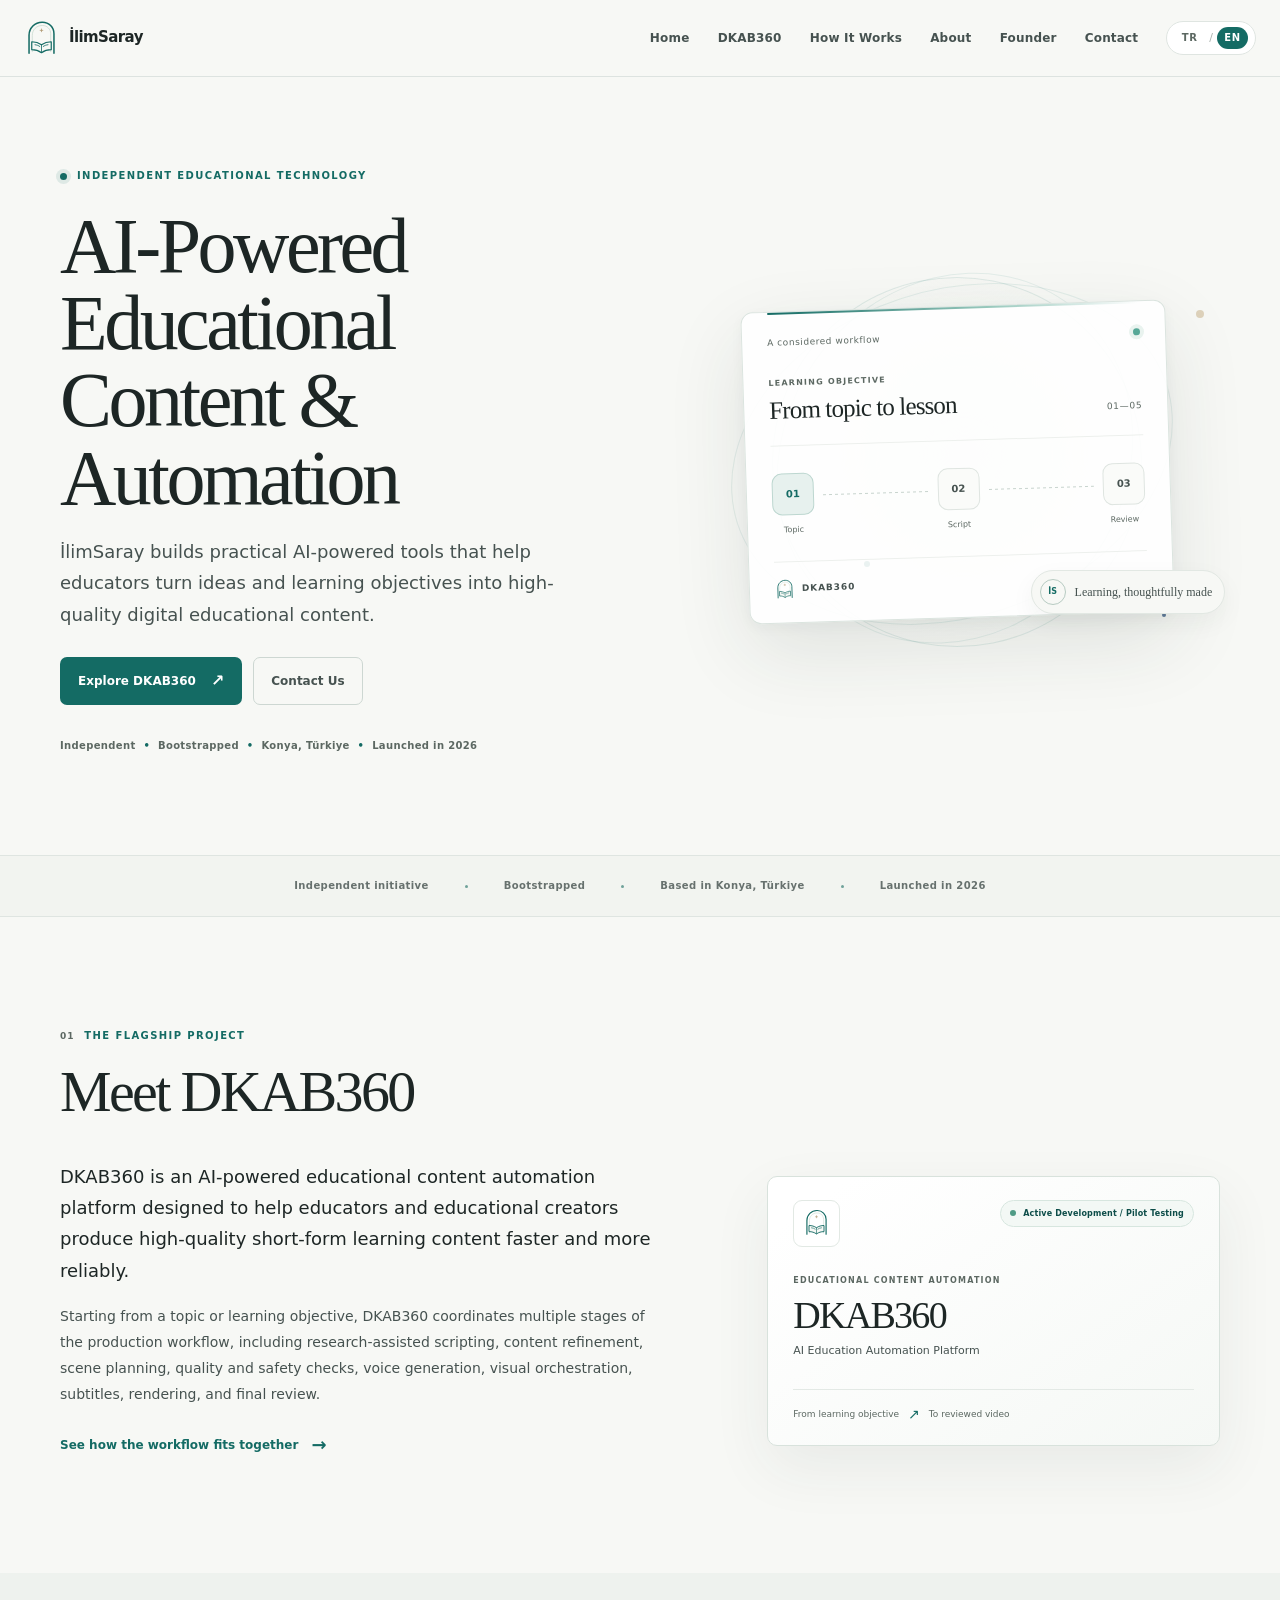
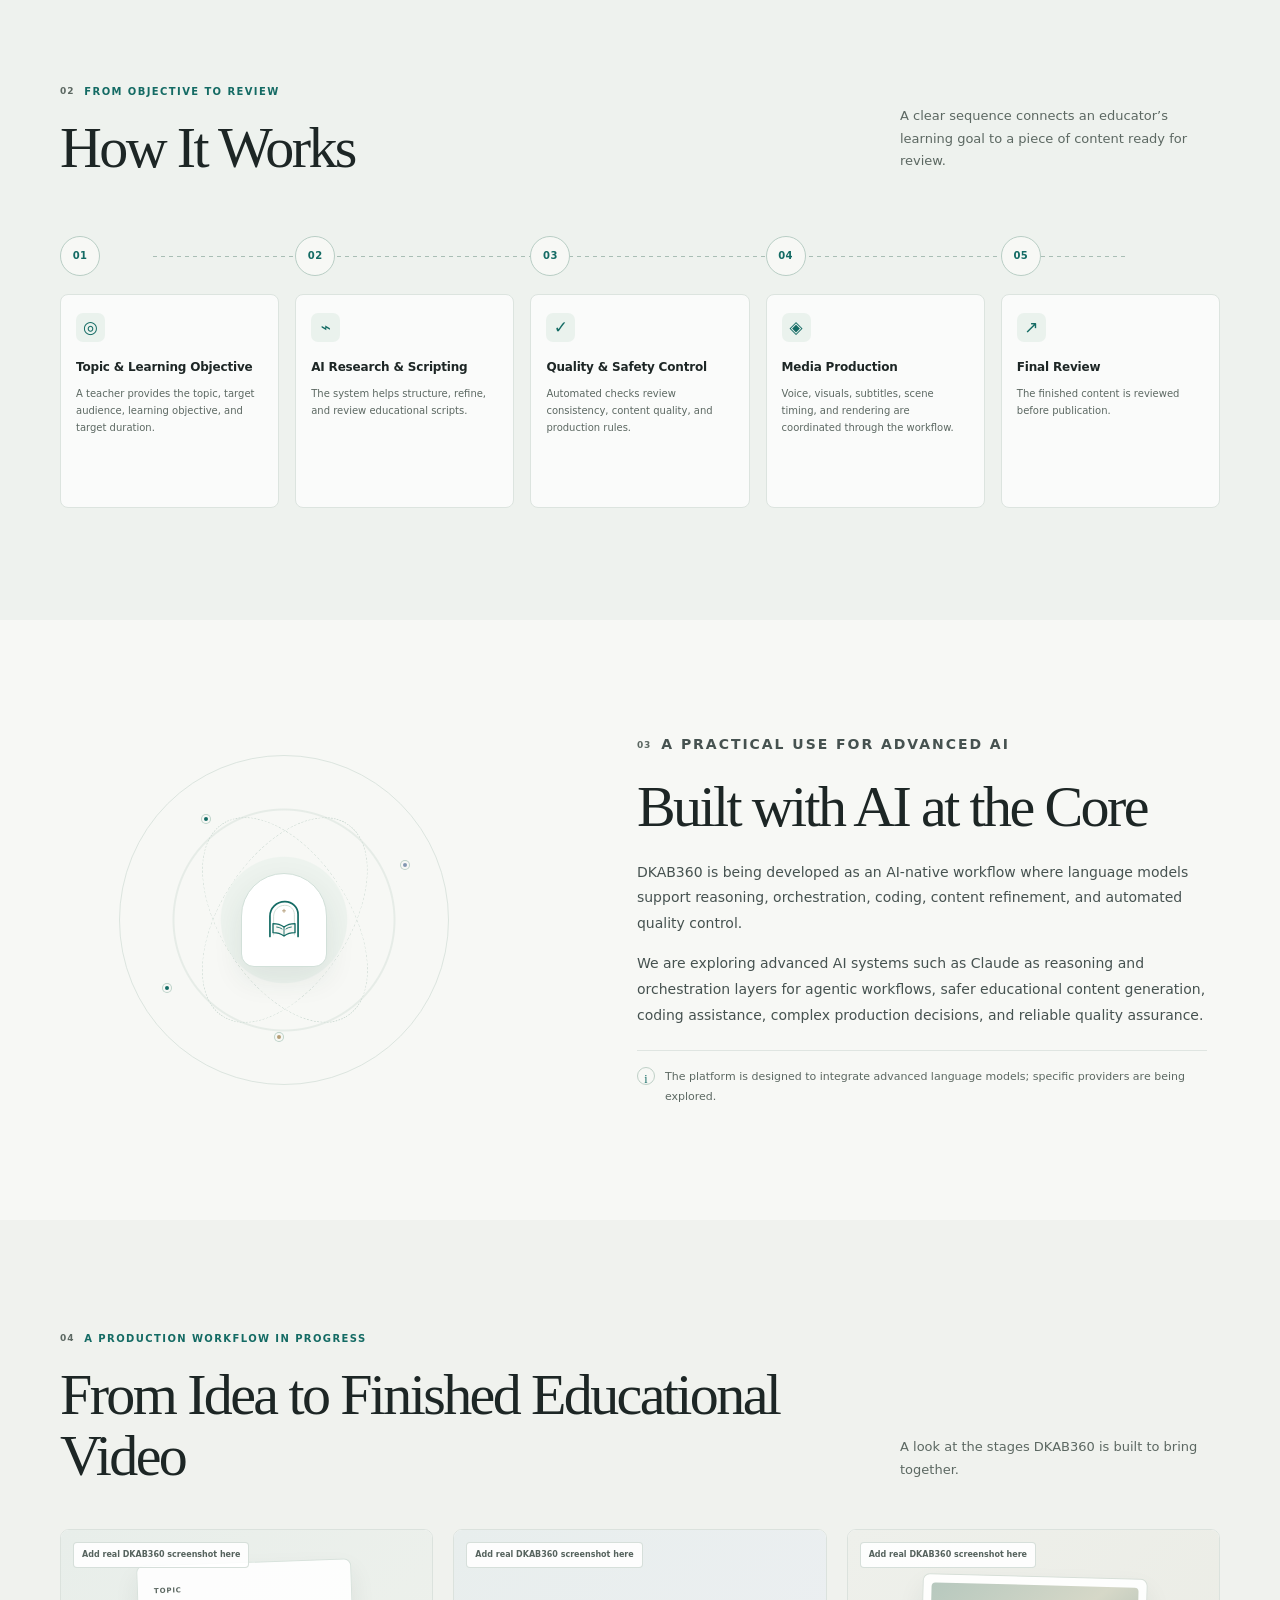
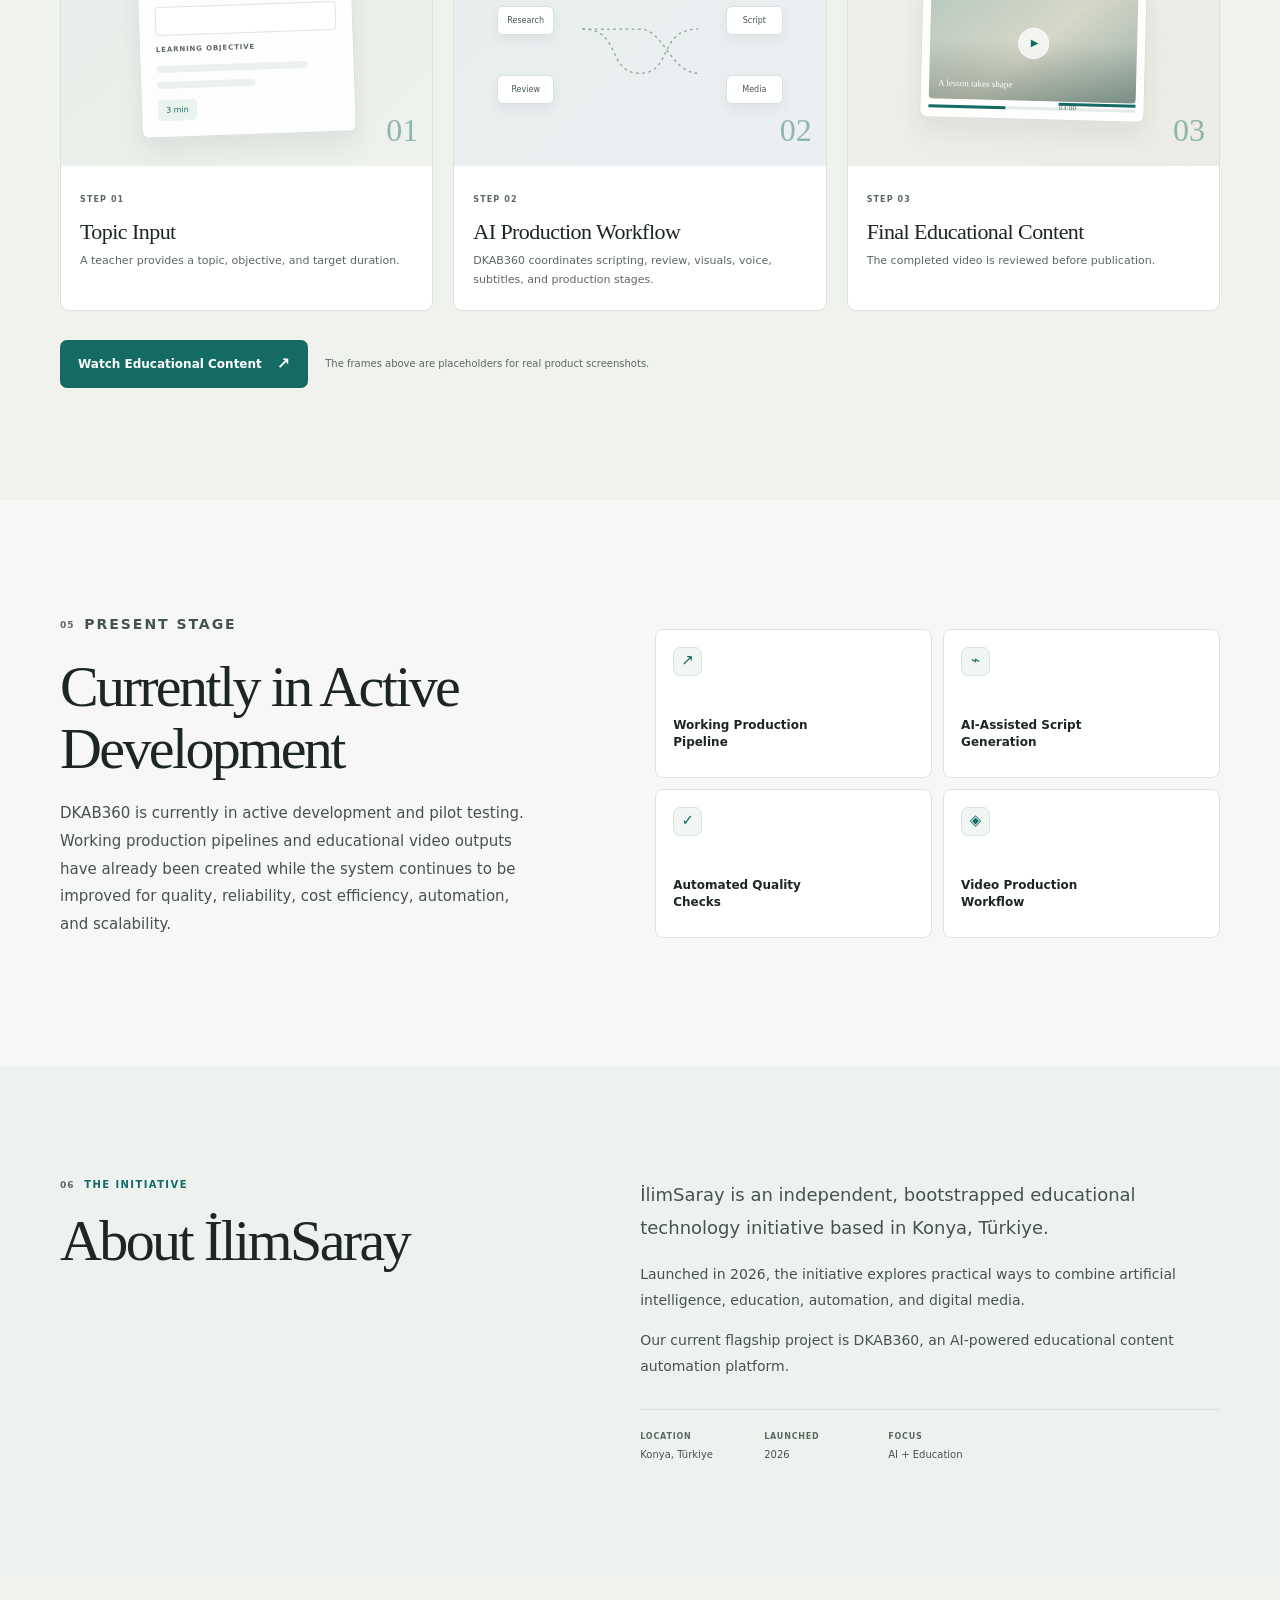
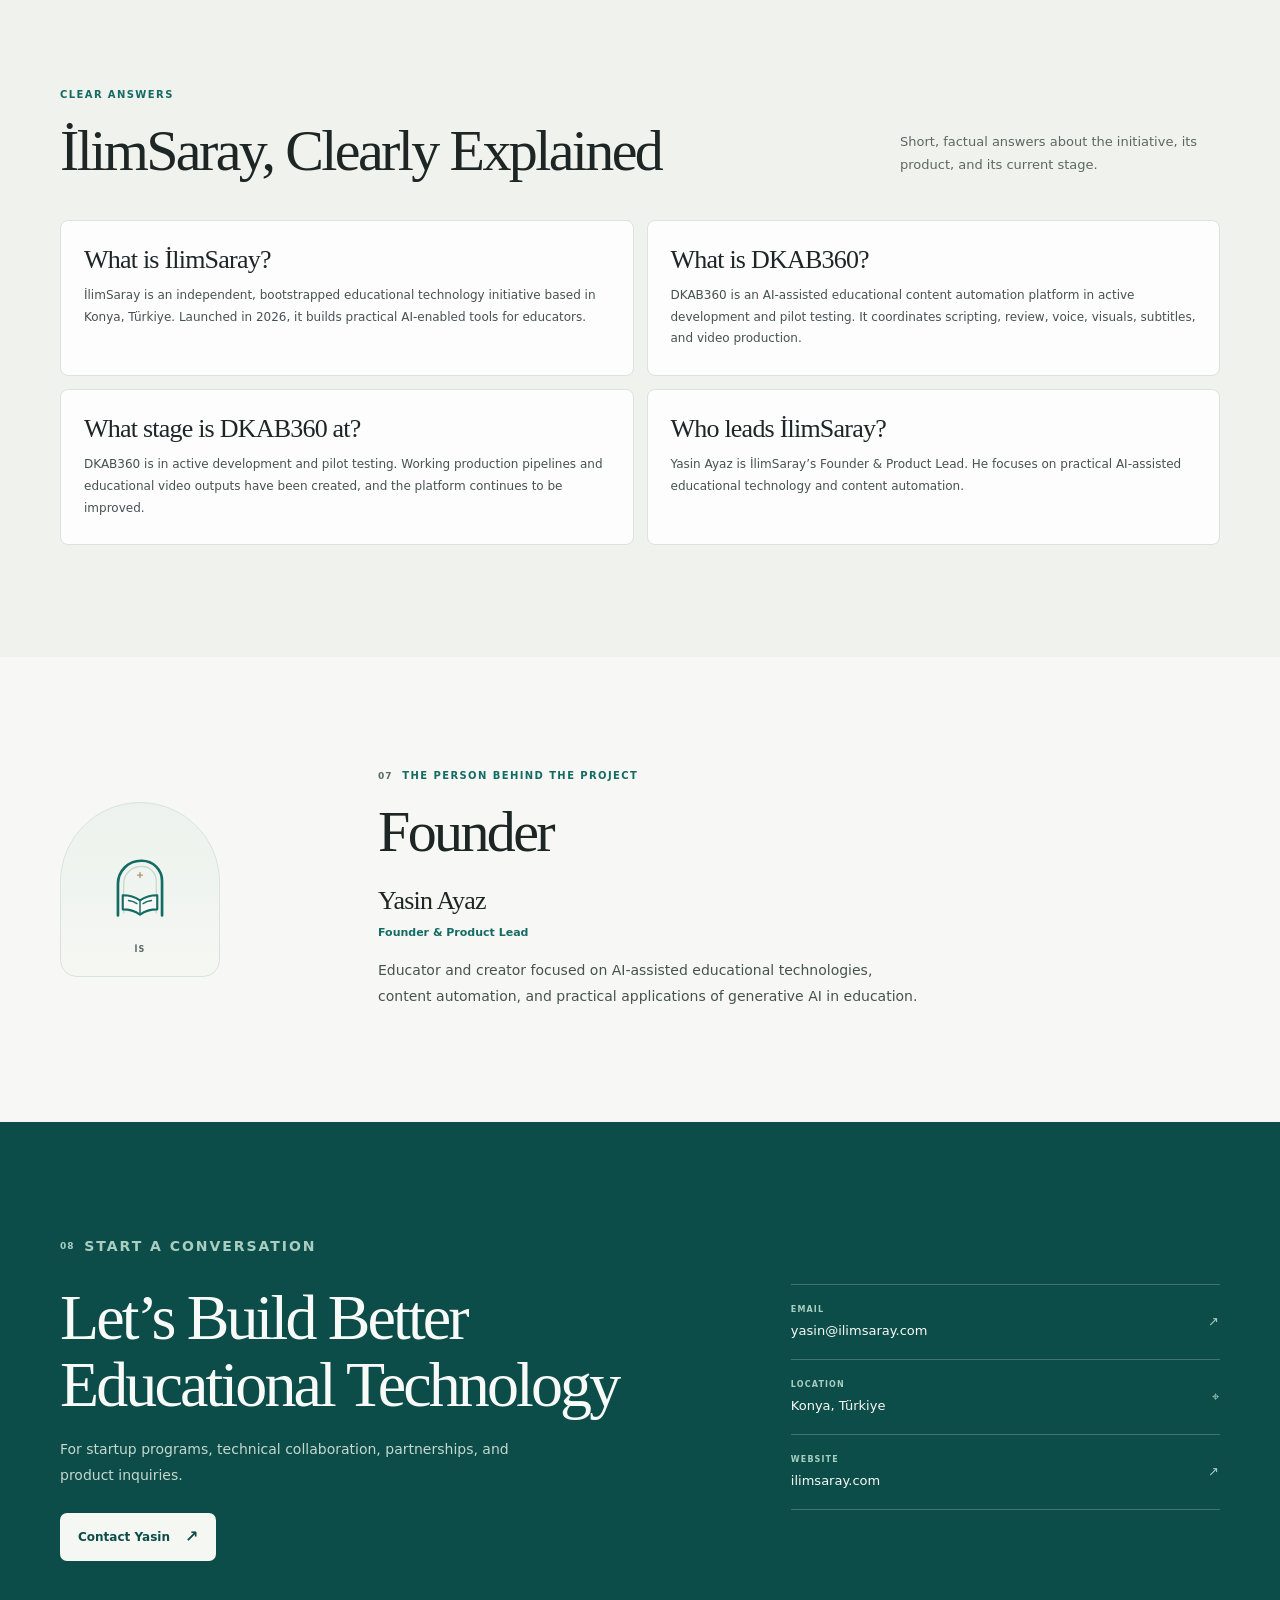
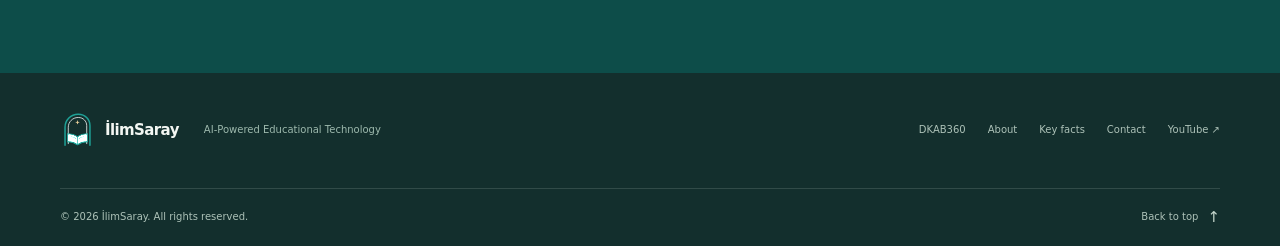
==== commit 86912ffe: "Improve bilingual SEO, GEO, and accessibility" ====
--- a/index.html
+++ b/index.html
@@ -4,73 +4,123 @@
     <meta charset="utf-8" />
     <meta name="viewport" content="width=device-width, initial-scale=1" />
     <meta name="theme-color" content="#f7f8f5" />
-    <title>İlim Sarayı | AI-Powered Education &amp; DKAB360</title>
-    <meta name="description" content="İlim Sarayı develops AI-powered educational technology. Meet DKAB360, an AI-assisted platform for creating, reviewing, and producing high-quality educational content." />
+    <title>İlimSaray | AI Education &amp; DKAB360</title>
+    <meta name="description" content="İlimSaray is a bootstrapped EdTech initiative in Konya, Türkiye. DKAB360 is its AI-assisted content platform in active development and pilot testing." />
     <meta name="keywords" content="AI education, educational technology, EdTech, DKAB360, AI automation, educational content automation, artificial intelligence in education" />
+    <meta name="author" content="Yasin Ayaz" />
     <meta name="robots" content="index, follow" />
     <link rel="canonical" href="https://ilimsaray.com/" />
+    <link rel="alternate" hreflang="en" href="https://ilimsaray.com/" />
+    <link rel="alternate" hreflang="tr" href="https://ilimsaray.com/tr/" />
+    <link rel="alternate" hreflang="x-default" href="https://ilimsaray.com/" />
     <link rel="icon" href="/brand-mark.svg" type="image/svg+xml" />
     <link rel="preload" href="/styles.css" as="style" />
     <link rel="stylesheet" href="/styles.css" />
     <meta property="og:type" content="website" />
-    <meta property="og:site_name" content="İlim Sarayı" />
-    <meta property="og:title" content="İlim Sarayı | AI-Powered Education &amp; DKAB360" />
-    <meta property="og:description" content="İlim Sarayı develops AI-powered educational technology. Meet DKAB360, an AI-assisted platform for creating, reviewing, and producing high-quality educational content." />
+    <meta property="og:site_name" content="İlimSaray" />
+    <meta property="og:title" content="İlimSaray | AI Education &amp; DKAB360" />
+    <meta property="og:description" content="İlimSaray is a bootstrapped EdTech initiative in Konya, Türkiye. DKAB360 is its AI-assisted content platform in active development and pilot testing." />
     <meta property="og:url" content="https://ilimsaray.com/" />
-    <meta property="og:image" content="https://ilimsaray.com/og-cover.svg" />
-    <meta property="og:image:alt" content="İlim Sarayı — practical AI-powered tools for educational content." />
+    <meta property="og:image" content="https://ilimsaray.com/og-cover.png" />
+    <meta property="og:image:type" content="image/png" />
+    <meta property="og:image:width" content="1200" />
+    <meta property="og:image:height" content="630" />
+    <meta property="og:image:alt" content="İlimSaray — independent AI-powered educational technology in Konya, Türkiye." />
     <meta property="og:locale" content="en_US" />
     <meta property="og:locale:alternate" content="tr_TR" />
     <meta name="twitter:card" content="summary_large_image" />
-    <meta name="twitter:title" content="İlim Sarayı | AI-Powered Education &amp; DKAB360" />
-    <meta name="twitter:description" content="Meet DKAB360, an AI-assisted platform for creating, reviewing, and producing educational content." />
-    <meta name="twitter:image" content="https://ilimsaray.com/og-cover.svg" />
+    <meta name="twitter:title" content="İlimSaray | AI Education &amp; DKAB360" />
+    <meta name="twitter:description" content="İlimSaray is a bootstrapped EdTech initiative in Konya, Türkiye. DKAB360 is its AI-assisted content platform in active development and pilot testing." />
+    <meta name="twitter:image" content="https://ilimsaray.com/og-cover.png" />
     <script type="application/ld+json">
       {
         "@context": "https://schema.org",
-        "@type": "WebSite",
-        "name": "İlim Sarayı",
-        "url": "https://ilimsaray.com/",
-        "description": "Independent, bootstrapped educational technology initiative based in Konya, Türkiye.",
-        "inLanguage": ["en", "tr"]
+        "@graph": [
+          {
+            "@type": "Organization",
+            "@id": "https://ilimsaray.com/#organization",
+            "name": "İlimSaray",
+            "url": "https://ilimsaray.com/",
+            "description": "Independent, bootstrapped educational technology initiative based in Konya, Türkiye, launched in 2026.",
+            "email": "yasin@ilimsaray.com",
+            "logo": "https://ilimsaray.com/brand-mark.svg",
+            "address": { "@type": "PostalAddress", "addressLocality": "Konya", "addressCountry": "TR" },
+            "founder": { "@id": "https://ilimsaray.com/#founder" },
+            "sameAs": ["https://youtube.com/@yasinayazdkab"]
+          },
+          {
+            "@type": "Person",
+            "@id": "https://ilimsaray.com/#founder",
+            "name": "Yasin Ayaz",
+            "jobTitle": "Founder & Product Lead",
+            "description": "Educator and creator focused on AI-assisted educational technologies, content automation, and practical applications of generative AI in education.",
+            "worksFor": { "@id": "https://ilimsaray.com/#organization" }
+          },
+          {
+            "@type": "WebSite",
+            "@id": "https://ilimsaray.com/#website",
+            "name": "İlimSaray",
+            "url": "https://ilimsaray.com/",
+            "publisher": { "@id": "https://ilimsaray.com/#organization" },
+            "inLanguage": ["en", "tr"]
+          },
+          {
+            "@type": "SoftwareApplication",
+            "@id": "https://ilimsaray.com/#dkab360",
+            "name": "DKAB360",
+            "applicationCategory": "EducationalApplication",
+            "description": "AI-powered educational content automation platform in active development and pilot testing.",
+            "creator": { "@id": "https://ilimsaray.com/#organization" }
+          },
+          {
+            "@type": "WebPage",
+            "@id": "https://ilimsaray.com/#webpage",
+            "url": "https://ilimsaray.com/",
+            "name": "İlimSaray | AI Education & DKAB360",
+            "description": "İlimSaray is a bootstrapped EdTech initiative in Konya, Türkiye. DKAB360 is its AI-assisted content platform in active development and pilot testing.",
+            "inLanguage": "en",
+            "isPartOf": { "@id": "https://ilimsaray.com/#website" },
+            "about": [{ "@id": "https://ilimsaray.com/#organization" }, { "@id": "https://ilimsaray.com/#dkab360" }]
+          }
+        ]
       }
     </script>
     <script src="/app.js" defer></script>
   </head>
   <body>
-    <a class="skip-link" href="#main" data-i18n="skipLink">Skip to content</a>
+    <a class="skip-link" href="#main">Skip to content</a>
     <header class="site-header">
       <div class="nav-shell">
-        <a class="brand" href="#home" aria-label="İlim Sarayı home">
+        <a class="brand" href="#home" aria-label="İlimSaray home">
           <img src="/brand-mark.svg" width="38" height="42" alt="" />
-          <span>İlim <strong>Sarayı</strong></span>
+          <span><strong>İlimSaray</strong></span>
         </a>
         <nav class="desktop-nav" aria-label="Primary navigation">
-          <a href="#home" data-i18n="navHome">Home</a>
-          <a href="#dkab360" data-i18n="navProduct">DKAB360</a>
-          <a href="#how-it-works" data-i18n="navWorkflow">How It Works</a>
-          <a href="#about" data-i18n="navAbout">About</a>
-          <a href="#founder" data-i18n="navFounder">Founder</a>
-          <a href="#contact" data-i18n="navContact">Contact</a>
+          <a href="#home">Home</a>
+          <a href="#dkab360">DKAB360</a>
+          <a href="#how-it-works">How It Works</a>
+          <a href="#about">About</a>
+          <a href="#founder">Founder</a>
+          <a href="#contact">Contact</a>
         </nav>
         <div class="nav-tools">
           <div class="language-switch" role="group" aria-label="Choose language">
-            <button type="button" class="language-option" data-language="tr" aria-pressed="false" aria-label="Switch language to Turkish">TR</button>
+            <a class="language-option" href="/tr/" lang="tr" hreflang="tr" aria-label="Türkçe">TR</a>
             <span aria-hidden="true" class="language-divider">/</span>
-            <button type="button" class="language-option is-active" data-language="en" aria-pressed="true" aria-label="Switch language to English">EN</button>
+            <a class="language-option is-active" href="/" lang="en" hreflang="en" aria-current="page" aria-label="English">EN</a>
           </div>
           <details class="mobile-menu">
             <summary class="menu-trigger" aria-label="Open navigation menu">
               <span class="menu-lines" aria-hidden="true"><i></i><i></i></span>
-              <span class="sr-only" data-i18n="menuLabel">Menu</span>
+              <span class="sr-only">Menu</span>
             </summary>
             <nav class="mobile-nav" aria-label="Mobile navigation">
-              <a href="#home" data-i18n="navHome">Home</a>
-              <a href="#dkab360" data-i18n="navProduct">DKAB360</a>
-              <a href="#how-it-works" data-i18n="navWorkflow">How It Works</a>
-              <a href="#about" data-i18n="navAbout">About</a>
-              <a href="#founder" data-i18n="navFounder">Founder</a>
-              <a href="#contact" data-i18n="navContact">Contact</a>
+              <a href="#home">Home</a>
+              <a href="#dkab360">DKAB360</a>
+              <a href="#how-it-works">How It Works</a>
+              <a href="#about">About</a>
+              <a href="#founder">Founder</a>
+              <a href="#contact">Contact</a>
             </nav>
           </details>
         </div>
@@ -80,77 +130,77 @@
     <main id="main">
       <section class="hero section-shell" id="home" aria-labelledby="hero-title">
         <div class="hero-copy">
-          <p class="eyebrow"><span class="eyebrow-mark" aria-hidden="true"></span><span data-i18n="heroEyebrow">Independent educational technology</span></p>
-          <h1 id="hero-title" data-i18n="heroTitle">AI-Powered Educational Content &amp; Automation</h1>
-          <p class="hero-intro" data-i18n="heroIntro">İlim Sarayı builds practical AI-powered tools that help educators turn ideas and learning objectives into high-quality digital educational content.</p>
+          <p class="eyebrow"><span class="eyebrow-mark" aria-hidden="true"></span><span>Independent educational technology</span></p>
+          <h1 id="hero-title">AI-Powered Educational Content &amp; Automation</h1>
+          <p class="hero-intro">İlimSaray builds practical AI-powered tools that help educators turn ideas and learning objectives into high-quality digital educational content.</p>
           <div class="hero-actions">
-            <a class="button button-primary" href="#dkab360"><span data-i18n="exploreDkab">Explore DKAB360</span><span class="button-arrow" aria-hidden="true">↗</span></a>
-            <a class="button button-quiet" href="#contact" data-i18n="contactUs">Contact Us</a>
-          </div>
-          <p class="credibility-line" data-i18n="credibility">Independent <span aria-hidden="true">•</span> Bootstrapped <span aria-hidden="true">•</span> Konya, Türkiye <span aria-hidden="true">•</span> Launched in 2026</p>
+            <a class="button button-primary" href="#dkab360"><span>Explore DKAB360</span><span class="button-arrow" aria-hidden="true">↗</span></a>
+            <a class="button button-quiet" href="#contact">Contact Us</a>
+          </div>
+          <p class="credibility-line">Independent <span aria-hidden="true">•</span> Bootstrapped <span aria-hidden="true">•</span> Konya, Türkiye <span aria-hidden="true">•</span> Launched in 2026</p>
         </div>
         <div class="hero-art" aria-label="Illustrative DKAB360 educational production workflow">
           <div class="art-halo art-halo-one" aria-hidden="true"></div>
           <div class="art-halo art-halo-two" aria-hidden="true"></div>
           <div class="workflow-window">
             <div class="window-topline">
-              <span class="window-label" data-i18n="workflowPreview">A considered workflow</span>
+              <span class="window-label">A considered workflow</span>
               <span class="live-dot" aria-hidden="true"></span>
             </div>
             <div class="window-title-row">
               <div>
-                <p class="mini-label" data-i18n="learningObjective">LEARNING OBJECTIVE</p>
-                <p class="window-title" data-i18n="windowExample">From topic to lesson</p>
+                <p class="mini-label">LEARNING OBJECTIVE</p>
+                <p class="window-title">From topic to lesson</p>
               </div>
               <span class="window-step-count">01—05</span>
             </div>
             <div class="flow-steps" aria-label="Topic, script, quality review, media, final review">
-              <div class="flow-step is-current"><span class="flow-icon icon-topic" aria-hidden="true">01</span><span data-i18n="flowTopic">Topic</span></div>
+              <div class="flow-step is-current"><span class="flow-icon icon-topic" aria-hidden="true">01</span><span>Topic</span></div>
               <span class="flow-connector" aria-hidden="true"></span>
-              <div class="flow-step"><span class="flow-icon icon-script" aria-hidden="true">02</span><span data-i18n="flowScript">Script</span></div>
+              <div class="flow-step"><span class="flow-icon icon-script" aria-hidden="true">02</span><span>Script</span></div>
               <span class="flow-connector" aria-hidden="true"></span>
-              <div class="flow-step"><span class="flow-icon icon-review" aria-hidden="true">03</span><span data-i18n="flowReview">Review</span></div>
+              <div class="flow-step"><span class="flow-icon icon-review" aria-hidden="true">03</span><span>Review</span></div>
             </div>
             <div class="window-footer">
               <div class="window-footer-mark"><img src="/brand-mark.svg" width="24" height="26" alt="" /><span>DKAB360</span></div>
-              <span class="workflow-note" data-i18n="conceptIllustration">Workflow illustration</span>
-            </div>
-          </div>
-          <div class="art-stamp"><span class="stamp-ring">İS</span><span data-i18n="heroStamp">Learning, thoughtfully made</span></div>
+              <span class="workflow-note">Workflow illustration</span>
+            </div>
+          </div>
+          <div class="art-stamp"><span class="stamp-ring">İS</span><span>Learning, thoughtfully made</span></div>
         </div>
       </section>
 
       <div class="trust-strip" aria-label="Initiative details">
         <div class="trust-strip-inner">
-          <span data-i18n="trustOne">Independent initiative</span><span class="trust-dot" aria-hidden="true"></span>
-          <span data-i18n="trustTwo">Bootstrapped</span><span class="trust-dot" aria-hidden="true"></span>
-          <span data-i18n="trustThree">Based in Konya, Türkiye</span><span class="trust-dot" aria-hidden="true"></span>
-          <span data-i18n="trustFour">Launched in 2026</span>
+          <span>Independent initiative</span><span class="trust-dot" aria-hidden="true"></span>
+          <span>Bootstrapped</span><span class="trust-dot" aria-hidden="true"></span>
+          <span>Based in Konya, Türkiye</span><span class="trust-dot" aria-hidden="true"></span>
+          <span>Launched in 2026</span>
         </div>
       </div>
 
       <section class="content-section product-section section-shell" id="dkab360" aria-labelledby="product-heading">
         <div class="section-heading">
-          <p class="eyebrow section-eyebrow"><span class="section-index">01</span><span data-i18n="productEyebrow">The flagship project</span></p>
-          <h2 id="product-heading" data-i18n="productTitle">Meet DKAB360</h2>
+          <p class="eyebrow section-eyebrow"><span class="section-index">01</span><span>The flagship project</span></p>
+          <h2 id="product-heading">Meet DKAB360</h2>
         </div>
         <div class="product-layout">
           <div class="product-copy">
-            <p class="lead-copy" data-i18n="productParaOne">DKAB360 is an AI-powered educational content automation platform designed to help educators and educational creators produce high-quality short-form learning content faster and more reliably.</p>
-            <p data-i18n="productParaTwo">Starting from a topic or learning objective, DKAB360 coordinates multiple stages of the production workflow, including research-assisted scripting, content refinement, scene planning, quality and safety checks, voice generation, visual orchestration, subtitles, rendering, and final review.</p>
-            <a class="text-link" href="#how-it-works"><span data-i18n="seeWorkflow">See how the workflow fits together</span><span aria-hidden="true">→</span></a>
+            <p class="lead-copy">DKAB360 is an AI-powered educational content automation platform designed to help educators and educational creators produce high-quality short-form learning content faster and more reliably.</p>
+            <p>Starting from a topic or learning objective, DKAB360 coordinates multiple stages of the production workflow, including research-assisted scripting, content refinement, scene planning, quality and safety checks, voice generation, visual orchestration, subtitles, rendering, and final review.</p>
+            <a class="text-link" href="#how-it-works"><span>See how the workflow fits together</span><span aria-hidden="true">→</span></a>
           </div>
           <article class="product-card">
             <div class="product-card-top">
               <span class="product-mark"><img src="/brand-mark.svg" width="36" height="40" alt="" /></span>
-              <span class="status-pill"><span aria-hidden="true"></span><span data-i18n="productStatus">Active Development / Pilot Testing</span></span>
+              <span class="status-pill"><span aria-hidden="true"></span><span>Active Development / Pilot Testing</span></span>
             </div>
             <div class="product-card-body">
-              <p class="mini-label" data-i18n="productType">EDUCATIONAL CONTENT AUTOMATION</p>
+              <p class="mini-label">EDUCATIONAL CONTENT AUTOMATION</p>
               <h3>DKAB360</h3>
-              <p data-i18n="productCardName">AI Education Automation Platform</p>
-            </div>
-            <div class="product-card-bottom"><span data-i18n="fromObjective">From learning objective</span><span class="bottom-arrow" aria-hidden="true">↗</span><span data-i18n="toReviewedVideo">To reviewed video</span></div>
+              <p>AI Education Automation Platform</p>
+            </div>
+            <div class="product-card-bottom"><span>From learning objective</span><span class="bottom-arrow" aria-hidden="true">↗</span><span>To reviewed video</span></div>
           </article>
         </div>
       </section>
@@ -158,85 +208,100 @@
       <section class="content-section workflow-section" id="how-it-works" aria-labelledby="workflow-heading">
         <div class="section-shell">
           <div class="section-heading section-heading-row">
-            <div><p class="eyebrow section-eyebrow"><span class="section-index">02</span><span data-i18n="workflowEyebrow">From objective to review</span></p><h2 id="workflow-heading" data-i18n="workflowTitle">How It Works</h2></div>
-            <p class="heading-aside" data-i18n="workflowIntro">A clear sequence connects an educator’s learning goal to a piece of content ready for review.</p>
+            <div><p class="eyebrow section-eyebrow"><span class="section-index">02</span><span>From objective to review</span></p><h2 id="workflow-heading">How It Works</h2></div>
+            <p class="heading-aside">A clear sequence connects an educator’s learning goal to a piece of content ready for review.</p>
           </div>
           <ol class="workflow-timeline">
-            <li class="timeline-item"><span class="timeline-number">01</span><div class="timeline-card"><span class="timeline-symbol symbol-target" aria-hidden="true">◎</span><h3 data-i18n="step1Title">Topic &amp; Learning Objective</h3><p data-i18n="step1Body">A teacher provides the topic, target audience, learning objective, and target duration.</p></div></li>
-            <li class="timeline-item"><span class="timeline-number">02</span><div class="timeline-card"><span class="timeline-symbol symbol-script" aria-hidden="true">⌁</span><h3 data-i18n="step2Title">AI Research &amp; Scripting</h3><p data-i18n="step2Body">The system helps structure, refine, and review educational scripts.</p></div></li>
-            <li class="timeline-item"><span class="timeline-number">03</span><div class="timeline-card"><span class="timeline-symbol symbol-check" aria-hidden="true">✓</span><h3 data-i18n="step3Title">Quality &amp; Safety Control</h3><p data-i18n="step3Body">Automated checks review consistency, content quality, and production rules.</p></div></li>
-            <li class="timeline-item"><span class="timeline-number">04</span><div class="timeline-card"><span class="timeline-symbol symbol-media" aria-hidden="true">◈</span><h3 data-i18n="step4Title">Media Production</h3><p data-i18n="step4Body">Voice, visuals, subtitles, scene timing, and rendering are coordinated through the workflow.</p></div></li>
-            <li class="timeline-item"><span class="timeline-number">05</span><div class="timeline-card"><span class="timeline-symbol symbol-review" aria-hidden="true">↗</span><h3 data-i18n="step5Title">Final Review</h3><p data-i18n="step5Body">The finished content is reviewed before publication.</p></div></li>
+            <li class="timeline-item"><span class="timeline-number">01</span><div class="timeline-card"><span class="timeline-symbol symbol-target" aria-hidden="true">◎</span><h3>Topic &amp; Learning Objective</h3><p>A teacher provides the topic, target audience, learning objective, and target duration.</p></div></li>
+            <li class="timeline-item"><span class="timeline-number">02</span><div class="timeline-card"><span class="timeline-symbol symbol-script" aria-hidden="true">⌁</span><h3>AI Research &amp; Scripting</h3><p>The system helps structure, refine, and review educational scripts.</p></div></li>
+            <li class="timeline-item"><span class="timeline-number">03</span><div class="timeline-card"><span class="timeline-symbol symbol-check" aria-hidden="true">✓</span><h3>Quality &amp; Safety Control</h3><p>Automated checks review consistency, content quality, and production rules.</p></div></li>
+            <li class="timeline-item"><span class="timeline-number">04</span><div class="timeline-card"><span class="timeline-symbol symbol-media" aria-hidden="true">◈</span><h3>Media Production</h3><p>Voice, visuals, subtitles, scene timing, and rendering are coordinated through the workflow.</p></div></li>
+            <li class="timeline-item"><span class="timeline-number">05</span><div class="timeline-card"><span class="timeline-symbol symbol-review" aria-hidden="true">↗</span><h3>Final Review</h3><p>The finished content is reviewed before publication.</p></div></li>
           </ol>
         </div>
       </section>
 
       <section class="content-section ai-section section-shell" id="ai-at-core" aria-labelledby="ai-heading">
         <div class="ai-orbit" aria-hidden="true"><span></span><span></span><span></span><span></span><div class="orbit-core"><img src="/brand-mark.svg" width="44" height="48" alt="" /></div></div>
-        <div class="ai-copy"><p class="eyebrow section-eyebrow"><span class="section-index">03</span><span data-i18n="aiEyebrow">A practical use for advanced AI</span></p><h2 id="ai-heading" data-i18n="aiTitle">Built with AI at the Core</h2><p class="lead-copy" data-i18n="aiParaOne">DKAB360 is being developed as an AI-native workflow where language models support reasoning, orchestration, coding, content refinement, and automated quality control.</p><p data-i18n="aiParaTwo">We are exploring advanced AI systems such as Claude as reasoning and orchestration layers for agentic workflows, safer educational content generation, coding assistance, complex production decisions, and reliable quality assurance.</p><p class="ai-note"><span class="note-mark" aria-hidden="true">i</span><span data-i18n="aiNote">The platform is designed to integrate advanced language models; specific providers are being explored.</span></p></div>
+        <div class="ai-copy"><p class="eyebrow section-eyebrow"><span class="section-index">03</span><span>A practical use for advanced AI</span></p><h2 id="ai-heading">Built with AI at the Core</h2><p class="lead-copy">DKAB360 is being developed as an AI-native workflow where language models support reasoning, orchestration, coding, content refinement, and automated quality control.</p><p>We are exploring advanced AI systems such as Claude as reasoning and orchestration layers for agentic workflows, safer educational content generation, coding assistance, complex production decisions, and reliable quality assurance.</p><p class="ai-note"><span class="note-mark" aria-hidden="true">i</span><span>The platform is designed to integrate advanced language models; specific providers are being explored.</span></p></div>
       </section>
 
       <section class="content-section proof-section" id="product-proof" aria-labelledby="proof-heading">
         <div class="section-shell">
           <div class="section-heading section-heading-row">
-            <div><p class="eyebrow section-eyebrow"><span class="section-index">04</span><span data-i18n="proofEyebrow">A production workflow in progress</span></p><h2 id="proof-heading" data-i18n="proofTitle">From Idea to Finished Educational Video</h2></div>
-            <p class="heading-aside" data-i18n="proofIntro">A look at the stages DKAB360 is built to bring together.</p>
+            <div><p class="eyebrow section-eyebrow"><span class="section-index">04</span><span>A production workflow in progress</span></p><h2 id="proof-heading">From Idea to Finished Educational Video</h2></div>
+            <p class="heading-aside">A look at the stages DKAB360 is built to bring together.</p>
           </div>
           <div class="proof-grid">
             <article class="proof-card">
-              <div class="proof-art proof-art-input" role="img" aria-label="Add real DKAB360 screenshot here"><span class="proof-kicker" data-i18n="proofPlaceholder">Add real DKAB360 screenshot here</span><div class="mock-form"><span class="mock-label" data-i18n="mockTopicLabel">TOPIC</span><span class="mock-line mock-line-wide"></span><span class="mock-label" data-i18n="mockObjectiveLabel">LEARNING OBJECTIVE</span><span class="mock-line"></span><span class="mock-line mock-line-short"></span><span class="mock-chip" data-i18n="mockDuration">3 min</span></div><span class="proof-step-mark">01</span></div>
-              <div class="proof-card-copy"><span class="card-overline" data-i18n="cardStepOne">STEP 01</span><h3 data-i18n="proof1Title">Topic Input</h3><p data-i18n="proof1Body">A teacher provides a topic, objective, and target duration.</p></div>
+              <div class="proof-art proof-art-input" role="img" aria-label="Add real DKAB360 screenshot here"><span class="proof-kicker">Add real DKAB360 screenshot here</span><div class="mock-form"><span class="mock-label">TOPIC</span><span class="mock-line mock-line-wide"></span><span class="mock-label">LEARNING OBJECTIVE</span><span class="mock-line"></span><span class="mock-line mock-line-short"></span><span class="mock-chip">3 min</span></div><span class="proof-step-mark">01</span></div>
+              <div class="proof-card-copy"><span class="card-overline">STEP 01</span><h3>Topic Input</h3><p>A teacher provides a topic, objective, and target duration.</p></div>
             </article>
             <article class="proof-card">
-              <div class="proof-art proof-art-workflow" role="img" aria-label="Add real DKAB360 screenshot here"><span class="proof-kicker" data-i18n="proofPlaceholder">Add real DKAB360 screenshot here</span><div class="mock-flow"><span class="mock-node node-a" data-i18n="mockResearch">Research</span><span class="mock-node node-b" data-i18n="mockScript">Script</span><span class="mock-node node-c" data-i18n="mockReview">Review</span><span class="mock-node node-d" data-i18n="mockMedia">Media</span><svg viewBox="0 0 220 130" aria-hidden="true"><path d="M45 43 C90 43 72 93 110 93 S130 43 176 43" /><path d="M45 43 C70 43 83 43 110 43 S145 93 176 93" /></svg></div><span class="proof-step-mark">02</span></div>
-              <div class="proof-card-copy"><span class="card-overline" data-i18n="cardStepTwo">STEP 02</span><h3 data-i18n="proof2Title">AI Production Workflow</h3><p data-i18n="proof2Body">DKAB360 coordinates scripting, review, visuals, voice, subtitles, and production stages.</p></div>
+              <div class="proof-art proof-art-workflow" role="img" aria-label="Add real DKAB360 screenshot here"><span class="proof-kicker">Add real DKAB360 screenshot here</span><div class="mock-flow"><span class="mock-node node-a">Research</span><span class="mock-node node-b">Script</span><span class="mock-node node-c">Review</span><span class="mock-node node-d">Media</span><svg viewBox="0 0 220 130" aria-hidden="true"><path d="M45 43 C90 43 72 93 110 93 S130 43 176 43" /><path d="M45 43 C70 43 83 43 110 43 S145 93 176 93" /></svg></div><span class="proof-step-mark">02</span></div>
+              <div class="proof-card-copy"><span class="card-overline">STEP 02</span><h3>AI Production Workflow</h3><p>DKAB360 coordinates scripting, review, visuals, voice, subtitles, and production stages.</p></div>
             </article>
             <article class="proof-card">
-              <div class="proof-art proof-art-output" role="img" aria-label="Add real DKAB360 screenshot here"><span class="proof-kicker" data-i18n="proofPlaceholder">Add real DKAB360 screenshot here</span><div class="mock-video"><div class="video-surface"><span class="video-play" aria-hidden="true">▶</span><span class="video-caption" data-i18n="mockLesson">A lesson takes shape</span></div><div class="video-controls"><span></span><span class="video-time">03:00</span></div></div><span class="proof-step-mark">03</span></div>
-              <div class="proof-card-copy"><span class="card-overline" data-i18n="cardStepThree">STEP 03</span><h3 data-i18n="proof3Title">Final Educational Content</h3><p data-i18n="proof3Body">The completed video is reviewed before publication.</p></div>
+              <div class="proof-art proof-art-output" role="img" aria-label="Add real DKAB360 screenshot here"><span class="proof-kicker">Add real DKAB360 screenshot here</span><div class="mock-video"><div class="video-surface"><span class="video-play" aria-hidden="true">▶</span><span class="video-caption">A lesson takes shape</span></div><div class="video-controls"><span></span><span class="video-time">03:00</span></div></div><span class="proof-step-mark">03</span></div>
+              <div class="proof-card-copy"><span class="card-overline">STEP 03</span><h3>Final Educational Content</h3><p>The completed video is reviewed before publication.</p></div>
             </article>
           </div>
-          <div class="proof-action"><a class="button button-primary" href="https://youtube.com/@yasinayazdkab" target="_blank" rel="noopener noreferrer"><span data-i18n="watchContent">Watch Educational Content</span><span class="button-arrow" aria-hidden="true">↗</span></a><p data-i18n="realExamplesNote">The frames above are placeholders for real product screenshots.</p></div>
+          <div class="proof-action"><a class="button button-primary" href="https://youtube.com/@yasinayazdkab" target="_blank" rel="noopener noreferrer"><span>Watch Educational Content</span><span class="button-arrow" aria-hidden="true">↗</span></a><p>The frames above are placeholders for real product screenshots.</p></div>
         </div>
       </section>
 
       <section class="content-section stage-section section-shell" id="development" aria-labelledby="stage-heading">
-        <div class="stage-intro"><p class="eyebrow section-eyebrow"><span class="section-index">05</span><span data-i18n="stageEyebrow">Present stage</span></p><h2 id="stage-heading" data-i18n="stageTitle">Currently in Active Development</h2><p class="lead-copy" data-i18n="stageBody">DKAB360 is currently in active development and pilot testing. Working production pipelines and educational video outputs have already been created while the system continues to be improved for quality, reliability, cost efficiency, automation, and scalability.</p></div>
+        <div class="stage-intro"><p class="eyebrow section-eyebrow"><span class="section-index">05</span><span>Present stage</span></p><h2 id="stage-heading">Currently in Active Development</h2><p class="lead-copy">DKAB360 is currently in active development and pilot testing. Working production pipelines and educational video outputs have already been created while the system continues to be improved for quality, reliability, cost efficiency, automation, and scalability.</p></div>
         <div class="stage-cards">
-          <article class="stage-card"><span class="stage-card-icon" aria-hidden="true">↗</span><h3 data-i18n="stage1">Working Production Pipeline</h3></article>
-          <article class="stage-card"><span class="stage-card-icon" aria-hidden="true">⌁</span><h3 data-i18n="stage2">AI-Assisted Script Generation</h3></article>
-          <article class="stage-card"><span class="stage-card-icon" aria-hidden="true">✓</span><h3 data-i18n="stage3">Automated Quality Checks</h3></article>
-          <article class="stage-card"><span class="stage-card-icon" aria-hidden="true">◈</span><h3 data-i18n="stage4">Video Production Workflow</h3></article>
+          <article class="stage-card"><span class="stage-card-icon" aria-hidden="true">↗</span><h3>Working Production Pipeline</h3></article>
+          <article class="stage-card"><span class="stage-card-icon" aria-hidden="true">⌁</span><h3>AI-Assisted Script Generation</h3></article>
+          <article class="stage-card"><span class="stage-card-icon" aria-hidden="true">✓</span><h3>Automated Quality Checks</h3></article>
+          <article class="stage-card"><span class="stage-card-icon" aria-hidden="true">◈</span><h3>Video Production Workflow</h3></article>
         </div>
       </section>
 
       <section class="content-section about-section" id="about" aria-labelledby="about-heading">
         <div class="section-shell about-layout">
-          <div class="section-heading"><p class="eyebrow section-eyebrow"><span class="section-index">06</span><span data-i18n="aboutEyebrow">The initiative</span></p><h2 id="about-heading" data-i18n="aboutTitle">About İlim Sarayı</h2></div>
-          <div class="about-copy"><p class="lead-copy" data-i18n="aboutParaOne">İlim Sarayı is an independent, bootstrapped educational technology initiative based in Konya, Türkiye.</p><p data-i18n="aboutParaTwo">Launched in 2026, the initiative explores practical ways to combine artificial intelligence, education, automation, and digital media.</p><p data-i18n="aboutParaThree">Our current flagship project is DKAB360, an AI-powered educational content automation platform.</p><div class="about-facts"><span><strong data-i18n="factLocation">Location</strong><span>Konya, Türkiye</span></span><span><strong data-i18n="factLaunched">Launched</strong><span>2026</span></span><span><strong data-i18n="factFocus">Focus</strong><span data-i18n="factFocusValue">AI + Education</span></span></div></div>
+          <div class="section-heading"><p class="eyebrow section-eyebrow"><span class="section-index">06</span><span>The initiative</span></p><h2 id="about-heading">About İlimSaray</h2></div>
+          <div class="about-copy"><p class="lead-copy">İlimSaray is an independent, bootstrapped educational technology initiative based in Konya, Türkiye.</p><p>Launched in 2026, the initiative explores practical ways to combine artificial intelligence, education, automation, and digital media.</p><p>Our current flagship project is DKAB360, an AI-powered educational content automation platform.</p><div class="about-facts"><span><strong>Location</strong><span>Konya, Türkiye</span></span><span><strong>Launched</strong><span>2026</span></span><span><strong>Focus</strong><span>AI + Education</span></span></div></div>
+        </div>
+      </section>
+
+      <section class="content-section answers-section" id="answers" aria-labelledby="answers-heading">
+        <div class="section-shell">
+          <div class="section-heading section-heading-row">
+            <div><p class="eyebrow section-eyebrow">Clear answers</p><h2 id="answers-heading">İlimSaray, Clearly Explained</h2></div>
+            <p class="heading-aside">Short, factual answers about the initiative, its product, and its current stage.</p>
+          </div>
+          <dl class="answer-list">
+            <div class="answer-item"><dt>What is İlimSaray?</dt><dd>İlimSaray is an independent, bootstrapped educational technology initiative based in Konya, Türkiye. Launched in 2026, it builds practical AI-enabled tools for educators.</dd></div>
+            <div class="answer-item"><dt>What is DKAB360?</dt><dd>DKAB360 is an AI-assisted educational content automation platform in active development and pilot testing. It coordinates scripting, review, voice, visuals, subtitles, and video production.</dd></div>
+            <div class="answer-item"><dt>What stage is DKAB360 at?</dt><dd>DKAB360 is in active development and pilot testing. Working production pipelines and educational video outputs have been created, and the platform continues to be improved.</dd></div>
+            <div class="answer-item"><dt>Who leads İlimSaray?</dt><dd>Yasin Ayaz is İlimSaray’s Founder &amp; Product Lead. He focuses on practical AI-assisted educational technology and content automation.</dd></div>
+          </dl>
         </div>
       </section>
 
       <section class="content-section founder-section section-shell" id="founder" aria-labelledby="founder-heading">
         <div class="founder-mark" aria-hidden="true"><img src="/brand-mark.svg" width="66" height="72" alt="" /><span>İS</span></div>
-        <div class="founder-copy"><p class="eyebrow section-eyebrow"><span class="section-index">07</span><span data-i18n="founderEyebrow">The person behind the project</span></p><h2 id="founder-heading" data-i18n="founderTitle">Founder</h2><p class="founder-name">Yasin Ayaz</p><p class="founder-role" data-i18n="founderRole">Founder &amp; Product Lead</p><p class="founder-bio" data-i18n="founderBio">Educator and creator focused on AI-assisted educational technologies, content automation, and practical applications of generative AI in education.</p></div>
+        <div class="founder-copy"><p class="eyebrow section-eyebrow"><span class="section-index">07</span><span>The person behind the project</span></p><h2 id="founder-heading">Founder</h2><p class="founder-name">Yasin Ayaz</p><p class="founder-role">Founder &amp; Product Lead</p><p class="founder-bio">Educator and creator focused on AI-assisted educational technologies, content automation, and practical applications of generative AI in education.</p></div>
       </section>
 
       <section class="content-section contact-section" id="contact" aria-labelledby="contact-heading">
         <div class="section-shell contact-layout">
-          <div class="contact-copy"><p class="eyebrow section-eyebrow"><span class="section-index">08</span><span data-i18n="contactEyebrow">Start a conversation</span></p><h2 id="contact-heading" data-i18n="contactTitle">Let’s Build Better Educational Technology</h2><p data-i18n="contactBody">For startup programs, technical collaboration, partnerships, and product inquiries.</p><a class="button button-light" href="mailto:yasin@ilimsaray.com"><span data-i18n="contactYasin">Contact Yasin</span><span class="button-arrow" aria-hidden="true">↗</span></a></div>
-          <div class="contact-details"><a href="mailto:yasin@ilimsaray.com" class="contact-detail"><span class="detail-label" data-i18n="emailLabel">EMAIL</span><span>yasin@ilimsaray.com</span><span class="detail-arrow" aria-hidden="true">↗</span></a><div class="contact-detail"><span class="detail-label" data-i18n="locationLabel">LOCATION</span><span data-i18n="locationValue">Konya, Türkiye</span><span class="detail-symbol" aria-hidden="true">⌖</span></div><a href="https://ilimsaray.com" target="_blank" rel="noopener noreferrer" class="contact-detail"><span class="detail-label" data-i18n="websiteLabel">WEBSITE</span><span>ilimsaray.com</span><span class="detail-arrow" aria-hidden="true">↗</span></a></div>
+          <div class="contact-copy"><p class="eyebrow section-eyebrow"><span class="section-index">08</span><span>Start a conversation</span></p><h2 id="contact-heading">Let’s Build Better Educational Technology</h2><p>For startup programs, technical collaboration, partnerships, and product inquiries.</p><a class="button button-light" href="mailto:yasin@ilimsaray.com"><span>Contact Yasin</span><span class="button-arrow" aria-hidden="true">↗</span></a></div>
+          <div class="contact-details"><a href="mailto:yasin@ilimsaray.com" class="contact-detail"><span class="detail-label">EMAIL</span><span>yasin@ilimsaray.com</span><span class="detail-arrow" aria-hidden="true">↗</span></a><div class="contact-detail"><span class="detail-label">LOCATION</span><span>Konya, Türkiye</span><span class="detail-symbol" aria-hidden="true">⌖</span></div><a href="https://ilimsaray.com" target="_blank" rel="noopener noreferrer" class="contact-detail"><span class="detail-label">WEBSITE</span><span>ilimsaray.com</span><span class="detail-arrow" aria-hidden="true">↗</span></a></div>
         </div>
       </section>
     </main>
 
     <footer class="site-footer">
       <div class="section-shell footer-main">
-        <a class="brand footer-brand" href="#home"><img src="/brand-mark.svg" width="38" height="42" alt="" /><span>İlim <strong>Sarayı</strong></span></a>
-        <p class="footer-tagline" data-i18n="footerTagline">AI-Powered Educational Technology</p>
-        <nav class="footer-links" aria-label="Footer navigation"><a href="#dkab360" data-i18n="navProduct">DKAB360</a><a href="#about" data-i18n="navAbout">About</a><a href="#contact" data-i18n="navContact">Contact</a><a href="https://youtube.com/@yasinayazdkab" target="_blank" rel="noopener noreferrer" data-i18n="youtube">YouTube ↗</a></nav>
+        <a class="brand footer-brand" href="#home"><img src="/brand-mark.svg" width="38" height="42" alt="" /><span><strong>İlimSaray</strong></span></a>
+        <p class="footer-tagline">AI-Powered Educational Technology</p>
+        <nav class="footer-links" aria-label="Footer navigation"><a href="#dkab360">DKAB360</a><a href="#about">About</a><a href="#answers">Key facts</a><a href="#contact">Contact</a><a href="https://youtube.com/@yasinayazdkab" target="_blank" rel="noopener noreferrer">YouTube ↗</a></nav>
       </div>
-      <div class="section-shell footer-bottom"><span data-i18n="copyright">© 2026 İlim Sarayı. All rights reserved.</span><a href="#home" class="back-to-top"><span data-i18n="backToTop">Back to top</span><span aria-hidden="true">↑</span></a></div>
+      <div class="section-shell footer-bottom"><span>© 2026 İlimSaray. All rights reserved.</span><a href="#home" class="back-to-top"><span>Back to top</span><span aria-hidden="true">↑</span></a></div>
     </footer>
   </body>
 </html>
--- a/styles.css
+++ b/styles.css
@@ -5,7 +5,7 @@
   --surface: #fff;
   --ink: #1d2625;
   --ink-soft: #465250;
-  --muted: #737c79;
+  --muted: #5c6862;
   --line: #dfe5e1;
   --line-strong: #cdd7d2;
   --teal: #146b64;
@@ -48,8 +48,9 @@
 .desktop-nav a:hover, .mobile-nav a:hover { color: var(--teal); }
 .nav-tools { display: flex; align-items: center; gap: 14px; }
 .language-switch { display: inline-flex; align-items: center; gap: 4px; padding: 5px 7px; border: 1px solid var(--line); border-radius: 999px; background: var(--surface); }
-.language-option { appearance: none; cursor: pointer; min-width: 31px; padding: 3px 6px; border: 0; border-radius: 999px; background: transparent; color: var(--muted); font-family: var(--sans); font-size: 10px; font-weight: 750; letter-spacing: .07em; transition: color .16s ease, background .16s ease; }
+.language-option { display: inline-flex; align-items: center; justify-content: center; cursor: pointer; min-width: 31px; padding: 3px 6px; border: 0; border-radius: 999px; background: transparent; color: var(--muted); font-family: var(--sans); font-size: 10px; font-weight: 750; letter-spacing: .07em; transition: color .16s ease, background .16s ease; }
 .language-option.is-active { background: var(--teal); color: #fff; }
+.language-option:hover:not(.is-active) { color: var(--teal); background: var(--teal-soft); }
 .language-divider { color: #aab3af; font-size: 11px; }
 .mobile-menu { display: none; position: relative; }
 .menu-trigger { width: 39px; height: 39px; display: grid; place-items: center; list-style: none; cursor: pointer; border: 1px solid var(--line); border-radius: 50%; background: var(--surface); }
@@ -93,7 +94,7 @@
 .window-title-row { align-items: end; margin-top: 26px; padding-bottom: 21px; border-bottom: 1px solid #edf0ed; }
 .mini-label { margin: 0 0 6px; color: var(--muted); font-size: 8px; font-weight: 750; letter-spacing: .15em; }
 .window-title { margin: 0; font-family: var(--display); font-size: 25px; line-height: 1.15; letter-spacing: -.035em; }
-.window-step-count { color: #a2aba7; font-size: 9px; letter-spacing: .08em; }
+.window-step-count { color: var(--muted); font-size: 9px; letter-spacing: .08em; }
 .flow-steps { display: flex; align-items: center; gap: 9px; padding-block: 27px 24px; }
 .flow-step { display: grid; justify-items: center; gap: 8px; color: var(--muted); font-size: 8px; }
 .flow-icon { width: 42px; height: 42px; display: grid; place-items: center; border: 1px solid var(--line); border-radius: 10px; background: #fafbf9; color: var(--ink-soft); font-size: 10px; font-weight: 700; }
@@ -110,7 +111,7 @@
 .content-section { padding-block: 112px; scroll-margin-top: 90px; }
 .section-heading { max-width: 640px; }
 .section-eyebrow { margin-bottom: 18px; }
-.section-index { color: #9baaa4; font-size: 9px; letter-spacing: .1em; }
+.section-index { color: var(--muted); font-size: 9px; letter-spacing: .1em; }
 h2 { margin-bottom: 0; font-size: clamp(38px, 4.6vw, 58px); line-height: 1.06; }
 .product-layout { display: grid; grid-template-columns: 1.02fr .78fr; align-items: center; gap: clamp(55px, 9vw, 130px); margin-top: 38px; }
 .product-copy { max-width: 640px; }
@@ -126,7 +127,7 @@
 .status-pill { display: inline-flex; align-items: center; gap: 7px; padding: 6px 9px; border: 1px solid #d7e6df; border-radius: 999px; background: #f3f8f5; color: var(--teal-dark); font-size: 8px; font-weight: 700; letter-spacing: .02em; }
 .status-pill > span:first-child { width: 6px; height: 6px; border-radius: 50%; background: #4f9b85; }
 .product-card-body { padding: 27px 0 29px; }
-.product-card-body .mini-label { color: #8b9993; }
+.product-card-body .mini-label { color: var(--muted); }
 .product-card-body h3 { margin: 2px 0 0; font-family: var(--display); font-size: 38px; font-weight: 500; letter-spacing: -.045em; line-height: 1.2; }
 .product-card-body > p:last-child { margin: 3px 0 0; color: var(--ink-soft); font-size: 11px; }
 .product-card-bottom { display: flex; align-items: center; gap: 9px; padding-top: 13px; border-top: 1px solid #e3e9e5; color: var(--muted); font-size: 9px; }
@@ -169,7 +170,7 @@
 .proof-kicker { position: absolute; z-index: 3; top: 12px; left: 12px; padding: 5px 8px; border: 1px solid rgb(210 220 214 / 90%); border-radius: 4px; background: rgb(255 255 255 / 88%); color: #56635e; font-size: 8px; font-weight: 650; }
 .proof-step-mark { position: absolute; right: 14px; bottom: 9px; color: rgb(20 107 100 / 44%); font-family: var(--display); font-size: 32px; }
 .mock-form { width: 58%; min-width: 170px; position: relative; display: grid; gap: 9px; padding: 20px 16px 16px; border: 1px solid #d8e2dc; border-radius: 7px; background: rgb(255 255 255 / 91%); box-shadow: 0 12px 25px rgb(38 56 47 / 8%); transform: rotate(-2deg); }
-.mock-label { color: #89958f; font-size: 7px; font-weight: 750; letter-spacing: .12em; }
+.mock-label { color: var(--muted); font-size: 7px; font-weight: 750; letter-spacing: .12em; }
 .mock-line { width: 83%; height: 7px; border-radius: 4px; background: #edf1ed; }
 .mock-line-wide { width: 100%; height: 29px; border: 1px solid #dce5df; background: #fff; }
 .mock-line-short { width: 54%; }
@@ -186,9 +187,9 @@
 .video-caption { position: absolute; z-index: 1; bottom: 8px; left: 9px; color: #fff; font-family: var(--display); font-size: 9px; }
 .video-controls { height: 3px; position: absolute; right: 8px; bottom: 9px; left: 8px; display: flex; align-items: center; background: #e5ebe6; }
 .video-controls > span { width: 37%; height: 3px; background: var(--teal); }
-.video-time { position: absolute; right: 0; bottom: 5px; color: #74807a; font-size: 6px; }
+.video-time { position: absolute; right: 0; bottom: 5px; color: var(--muted); font-size: 6px; }
 .proof-card-copy { padding: 18px 19px 21px; }
-.card-overline { color: #87958f; font-size: 8px; font-weight: 750; letter-spacing: .14em; }
+.card-overline { color: var(--muted); font-size: 8px; font-weight: 750; letter-spacing: .14em; }
 .proof-card-copy h3 { margin: 7px 0 6px; font-family: var(--display); font-size: 22px; font-weight: 500; letter-spacing: -.025em; line-height: 1.25; }
 .proof-card-copy p { margin: 0; color: var(--muted); font-size: 11px; line-height: 1.7; }
 .proof-action { display: flex; align-items: center; flex-wrap: wrap; gap: 17px; margin-top: 29px; }
@@ -208,11 +209,11 @@
 .about-copy .lead-copy { font-size: 18px; }
 .about-facts { display: flex; flex-wrap: wrap; gap: 12px; margin-top: 29px; padding-top: 20px; border-top: 1px solid #d9e2dc; }
 .about-facts > span { min-width: 112px; display: grid; gap: 4px; color: var(--ink-soft); font-size: 10px; }
-.about-facts strong { color: #85928c; font-size: 8px; font-weight: 750; letter-spacing: .1em; text-transform: uppercase; }
+.about-facts strong { color: var(--muted); font-size: 8px; font-weight: 750; letter-spacing: .1em; text-transform: uppercase; }
 .founder-section { display: grid; grid-template-columns: 190px 1fr; align-items: center; gap: clamp(48px, 10vw, 135px); }
 .founder-mark { width: 160px; height: 175px; position: relative; display: grid; place-items: center; border: 1px solid #d9e3dc; border-radius: 86px 86px 18px 18px; background: linear-gradient(180deg, #ecf2ed, #f5f7f3); }
 .founder-mark img { width: 62px; height: 69px; }
-.founder-mark > span { position: absolute; bottom: 19px; color: #9aa9a1; font-size: 8px; font-weight: 800; letter-spacing: .15em; }
+.founder-mark > span { position: absolute; bottom: 19px; color: var(--muted); font-size: 8px; font-weight: 800; letter-spacing: .15em; }
 .founder-copy { max-width: 660px; }
 .founder-copy h2 { margin-bottom: 16px; }
 .founder-name { margin: 0; font-family: var(--display); font-size: 26px; letter-spacing: -.03em; }
@@ -222,7 +223,7 @@
 .contact-layout { display: grid; grid-template-columns: 1.1fr .8fr; align-items: center; gap: clamp(55px, 11vw, 165px); }
 .contact-copy { max-width: 600px; }
 .contact-section .section-eyebrow { color: #a8cec1; }
-.contact-section .section-index { color: #8ab2a4; }
+.contact-section .section-index { color: #a8cec1; }
 .contact-copy h2 { margin: 18px 0 18px; font-size: clamp(42px, 5vw, 64px); }
 .contact-copy > p { max-width: 460px; margin-bottom: 24px; color: #c5d7ce; }
 .button-light { background: #f4f7f2; color: var(--teal-dark); }
@@ -243,6 +244,11 @@
 .footer-bottom { min-height: 57px; display: flex; align-items: center; justify-content: space-between; gap: 18px; }
 .back-to-top { display: inline-flex; align-items: center; gap: 9px; }
 .back-to-top span:last-child { color: #c3d5cb; font-size: 15px; }
+.answers-section { background: #f0f2ee; }
+.answer-list { display: grid; grid-template-columns: repeat(2, minmax(0, 1fr)); gap: 13px; margin: 38px 0 0; padding: 0; }
+.answer-item { min-width: 0; margin: 0; padding: 23px 23px 25px; border: 1px solid #dbe3dd; border-radius: 8px; background: rgb(255 255 255 / 88%); }
+.answer-item dt { margin: 0 0 9px; color: var(--ink); font-family: var(--display); font-size: clamp(20px, 2.3vw, 26px); font-weight: 500; letter-spacing: -.03em; line-height: 1.25; }
+.answer-item dd { margin: 0; color: var(--ink-soft); font-size: 12px; line-height: 1.8; }
 
 @media (min-width: 1500px) { :root { --shell: min(1200px, calc(100% - 80px)); } }
 @media (max-width: 1000px) {
@@ -296,6 +302,7 @@
   .footer-main { flex-wrap: wrap; gap: 11px 18px; padding-block: 22px; }
   .footer-tagline { margin-right: auto; }
   .footer-links { width: 100%; padding-bottom: 6px; }
+  .answer-list { grid-template-columns: 1fr; }
 }
 @media (max-width: 600px) {
   :root { --shell: calc(100% - 38px); }
--- a/styles.css
+++ b/styles.css
@@ -5,7 +5,7 @@
   --surface: #fff;
   --ink: #1d2625;
   --ink-soft: #465250;
-  --muted: #737c79;
+  --muted: #5c6862;
   --line: #dfe5e1;
   --line-strong: #cdd7d2;
   --teal: #146b64;
@@ -48,8 +48,9 @@
 .desktop-nav a:hover, .mobile-nav a:hover { color: var(--teal); }
 .nav-tools { display: flex; align-items: center; gap: 14px; }
 .language-switch { display: inline-flex; align-items: center; gap: 4px; padding: 5px 7px; border: 1px solid var(--line); border-radius: 999px; background: var(--surface); }
-.language-option { appearance: none; cursor: pointer; min-width: 31px; padding: 3px 6px; border: 0; border-radius: 999px; background: transparent; color: var(--muted); font-family: var(--sans); font-size: 10px; font-weight: 750; letter-spacing: .07em; transition: color .16s ease, background .16s ease; }
+.language-option { display: inline-flex; align-items: center; justify-content: center; cursor: pointer; min-width: 31px; padding: 3px 6px; border: 0; border-radius: 999px; background: transparent; color: var(--muted); font-family: var(--sans); font-size: 10px; font-weight: 750; letter-spacing: .07em; transition: color .16s ease, background .16s ease; }
 .language-option.is-active { background: var(--teal); color: #fff; }
+.language-option:hover:not(.is-active) { color: var(--teal); background: var(--teal-soft); }
 .language-divider { color: #aab3af; font-size: 11px; }
 .mobile-menu { display: none; position: relative; }
 .menu-trigger { width: 39px; height: 39px; display: grid; place-items: center; list-style: none; cursor: pointer; border: 1px solid var(--line); border-radius: 50%; background: var(--surface); }
@@ -93,7 +94,7 @@
 .window-title-row { align-items: end; margin-top: 26px; padding-bottom: 21px; border-bottom: 1px solid #edf0ed; }
 .mini-label { margin: 0 0 6px; color: var(--muted); font-size: 8px; font-weight: 750; letter-spacing: .15em; }
 .window-title { margin: 0; font-family: var(--display); font-size: 25px; line-height: 1.15; letter-spacing: -.035em; }
-.window-step-count { color: #a2aba7; font-size: 9px; letter-spacing: .08em; }
+.window-step-count { color: var(--muted); font-size: 9px; letter-spacing: .08em; }
 .flow-steps { display: flex; align-items: center; gap: 9px; padding-block: 27px 24px; }
 .flow-step { display: grid; justify-items: center; gap: 8px; color: var(--muted); font-size: 8px; }
 .flow-icon { width: 42px; height: 42px; display: grid; place-items: center; border: 1px solid var(--line); border-radius: 10px; background: #fafbf9; color: var(--ink-soft); font-size: 10px; font-weight: 700; }
@@ -110,7 +111,7 @@
 .content-section { padding-block: 112px; scroll-margin-top: 90px; }
 .section-heading { max-width: 640px; }
 .section-eyebrow { margin-bottom: 18px; }
-.section-index { color: #9baaa4; font-size: 9px; letter-spacing: .1em; }
+.section-index { color: var(--muted); font-size: 9px; letter-spacing: .1em; }
 h2 { margin-bottom: 0; font-size: clamp(38px, 4.6vw, 58px); line-height: 1.06; }
 .product-layout { display: grid; grid-template-columns: 1.02fr .78fr; align-items: center; gap: clamp(55px, 9vw, 130px); margin-top: 38px; }
 .product-copy { max-width: 640px; }
@@ -126,7 +127,7 @@
 .status-pill { display: inline-flex; align-items: center; gap: 7px; padding: 6px 9px; border: 1px solid #d7e6df; border-radius: 999px; background: #f3f8f5; color: var(--teal-dark); font-size: 8px; font-weight: 700; letter-spacing: .02em; }
 .status-pill > span:first-child { width: 6px; height: 6px; border-radius: 50%; background: #4f9b85; }
 .product-card-body { padding: 27px 0 29px; }
-.product-card-body .mini-label { color: #8b9993; }
+.product-card-body .mini-label { color: var(--muted); }
 .product-card-body h3 { margin: 2px 0 0; font-family: var(--display); font-size: 38px; font-weight: 500; letter-spacing: -.045em; line-height: 1.2; }
 .product-card-body > p:last-child { margin: 3px 0 0; color: var(--ink-soft); font-size: 11px; }
 .product-card-bottom { display: flex; align-items: center; gap: 9px; padding-top: 13px; border-top: 1px solid #e3e9e5; color: var(--muted); font-size: 9px; }
@@ -169,7 +170,7 @@
 .proof-kicker { position: absolute; z-index: 3; top: 12px; left: 12px; padding: 5px 8px; border: 1px solid rgb(210 220 214 / 90%); border-radius: 4px; background: rgb(255 255 255 / 88%); color: #56635e; font-size: 8px; font-weight: 650; }
 .proof-step-mark { position: absolute; right: 14px; bottom: 9px; color: rgb(20 107 100 / 44%); font-family: var(--display); font-size: 32px; }
 .mock-form { width: 58%; min-width: 170px; position: relative; display: grid; gap: 9px; padding: 20px 16px 16px; border: 1px solid #d8e2dc; border-radius: 7px; background: rgb(255 255 255 / 91%); box-shadow: 0 12px 25px rgb(38 56 47 / 8%); transform: rotate(-2deg); }
-.mock-label { color: #89958f; font-size: 7px; font-weight: 750; letter-spacing: .12em; }
+.mock-label { color: var(--muted); font-size: 7px; font-weight: 750; letter-spacing: .12em; }
 .mock-line { width: 83%; height: 7px; border-radius: 4px; background: #edf1ed; }
 .mock-line-wide { width: 100%; height: 29px; border: 1px solid #dce5df; background: #fff; }
 .mock-line-short { width: 54%; }
@@ -186,9 +187,9 @@
 .video-caption { position: absolute; z-index: 1; bottom: 8px; left: 9px; color: #fff; font-family: var(--display); font-size: 9px; }
 .video-controls { height: 3px; position: absolute; right: 8px; bottom: 9px; left: 8px; display: flex; align-items: center; background: #e5ebe6; }
 .video-controls > span { width: 37%; height: 3px; background: var(--teal); }
-.video-time { position: absolute; right: 0; bottom: 5px; color: #74807a; font-size: 6px; }
+.video-time { position: absolute; right: 0; bottom: 5px; color: var(--muted); font-size: 6px; }
 .proof-card-copy { padding: 18px 19px 21px; }
-.card-overline { color: #87958f; font-size: 8px; font-weight: 750; letter-spacing: .14em; }
+.card-overline { color: var(--muted); font-size: 8px; font-weight: 750; letter-spacing: .14em; }
 .proof-card-copy h3 { margin: 7px 0 6px; font-family: var(--display); font-size: 22px; font-weight: 500; letter-spacing: -.025em; line-height: 1.25; }
 .proof-card-copy p { margin: 0; color: var(--muted); font-size: 11px; line-height: 1.7; }
 .proof-action { display: flex; align-items: center; flex-wrap: wrap; gap: 17px; margin-top: 29px; }
@@ -208,11 +209,11 @@
 .about-copy .lead-copy { font-size: 18px; }
 .about-facts { display: flex; flex-wrap: wrap; gap: 12px; margin-top: 29px; padding-top: 20px; border-top: 1px solid #d9e2dc; }
 .about-facts > span { min-width: 112px; display: grid; gap: 4px; color: var(--ink-soft); font-size: 10px; }
-.about-facts strong { color: #85928c; font-size: 8px; font-weight: 750; letter-spacing: .1em; text-transform: uppercase; }
+.about-facts strong { color: var(--muted); font-size: 8px; font-weight: 750; letter-spacing: .1em; text-transform: uppercase; }
 .founder-section { display: grid; grid-template-columns: 190px 1fr; align-items: center; gap: clamp(48px, 10vw, 135px); }
 .founder-mark { width: 160px; height: 175px; position: relative; display: grid; place-items: center; border: 1px solid #d9e3dc; border-radius: 86px 86px 18px 18px; background: linear-gradient(180deg, #ecf2ed, #f5f7f3); }
 .founder-mark img { width: 62px; height: 69px; }
-.founder-mark > span { position: absolute; bottom: 19px; color: #9aa9a1; font-size: 8px; font-weight: 800; letter-spacing: .15em; }
+.founder-mark > span { position: absolute; bottom: 19px; color: var(--muted); font-size: 8px; font-weight: 800; letter-spacing: .15em; }
 .founder-copy { max-width: 660px; }
 .founder-copy h2 { margin-bottom: 16px; }
 .founder-name { margin: 0; font-family: var(--display); font-size: 26px; letter-spacing: -.03em; }
@@ -222,7 +223,7 @@
 .contact-layout { display: grid; grid-template-columns: 1.1fr .8fr; align-items: center; gap: clamp(55px, 11vw, 165px); }
 .contact-copy { max-width: 600px; }
 .contact-section .section-eyebrow { color: #a8cec1; }
-.contact-section .section-index { color: #8ab2a4; }
+.contact-section .section-index { color: #a8cec1; }
 .contact-copy h2 { margin: 18px 0 18px; font-size: clamp(42px, 5vw, 64px); }
 .contact-copy > p { max-width: 460px; margin-bottom: 24px; color: #c5d7ce; }
 .button-light { background: #f4f7f2; color: var(--teal-dark); }
@@ -243,6 +244,11 @@
 .footer-bottom { min-height: 57px; display: flex; align-items: center; justify-content: space-between; gap: 18px; }
 .back-to-top { display: inline-flex; align-items: center; gap: 9px; }
 .back-to-top span:last-child { color: #c3d5cb; font-size: 15px; }
+.answers-section { background: #f0f2ee; }
+.answer-list { display: grid; grid-template-columns: repeat(2, minmax(0, 1fr)); gap: 13px; margin: 38px 0 0; padding: 0; }
+.answer-item { min-width: 0; margin: 0; padding: 23px 23px 25px; border: 1px solid #dbe3dd; border-radius: 8px; background: rgb(255 255 255 / 88%); }
+.answer-item dt { margin: 0 0 9px; color: var(--ink); font-family: var(--display); font-size: clamp(20px, 2.3vw, 26px); font-weight: 500; letter-spacing: -.03em; line-height: 1.25; }
+.answer-item dd { margin: 0; color: var(--ink-soft); font-size: 12px; line-height: 1.8; }
 
 @media (min-width: 1500px) { :root { --shell: min(1200px, calc(100% - 80px)); } }
 @media (max-width: 1000px) {
@@ -296,6 +302,7 @@
   .footer-main { flex-wrap: wrap; gap: 11px 18px; padding-block: 22px; }
   .footer-tagline { margin-right: auto; }
   .footer-links { width: 100%; padding-bottom: 6px; }
+  .answer-list { grid-template-columns: 1fr; }
 }
 @media (max-width: 600px) {
   :root { --shell: calc(100% - 38px); }
